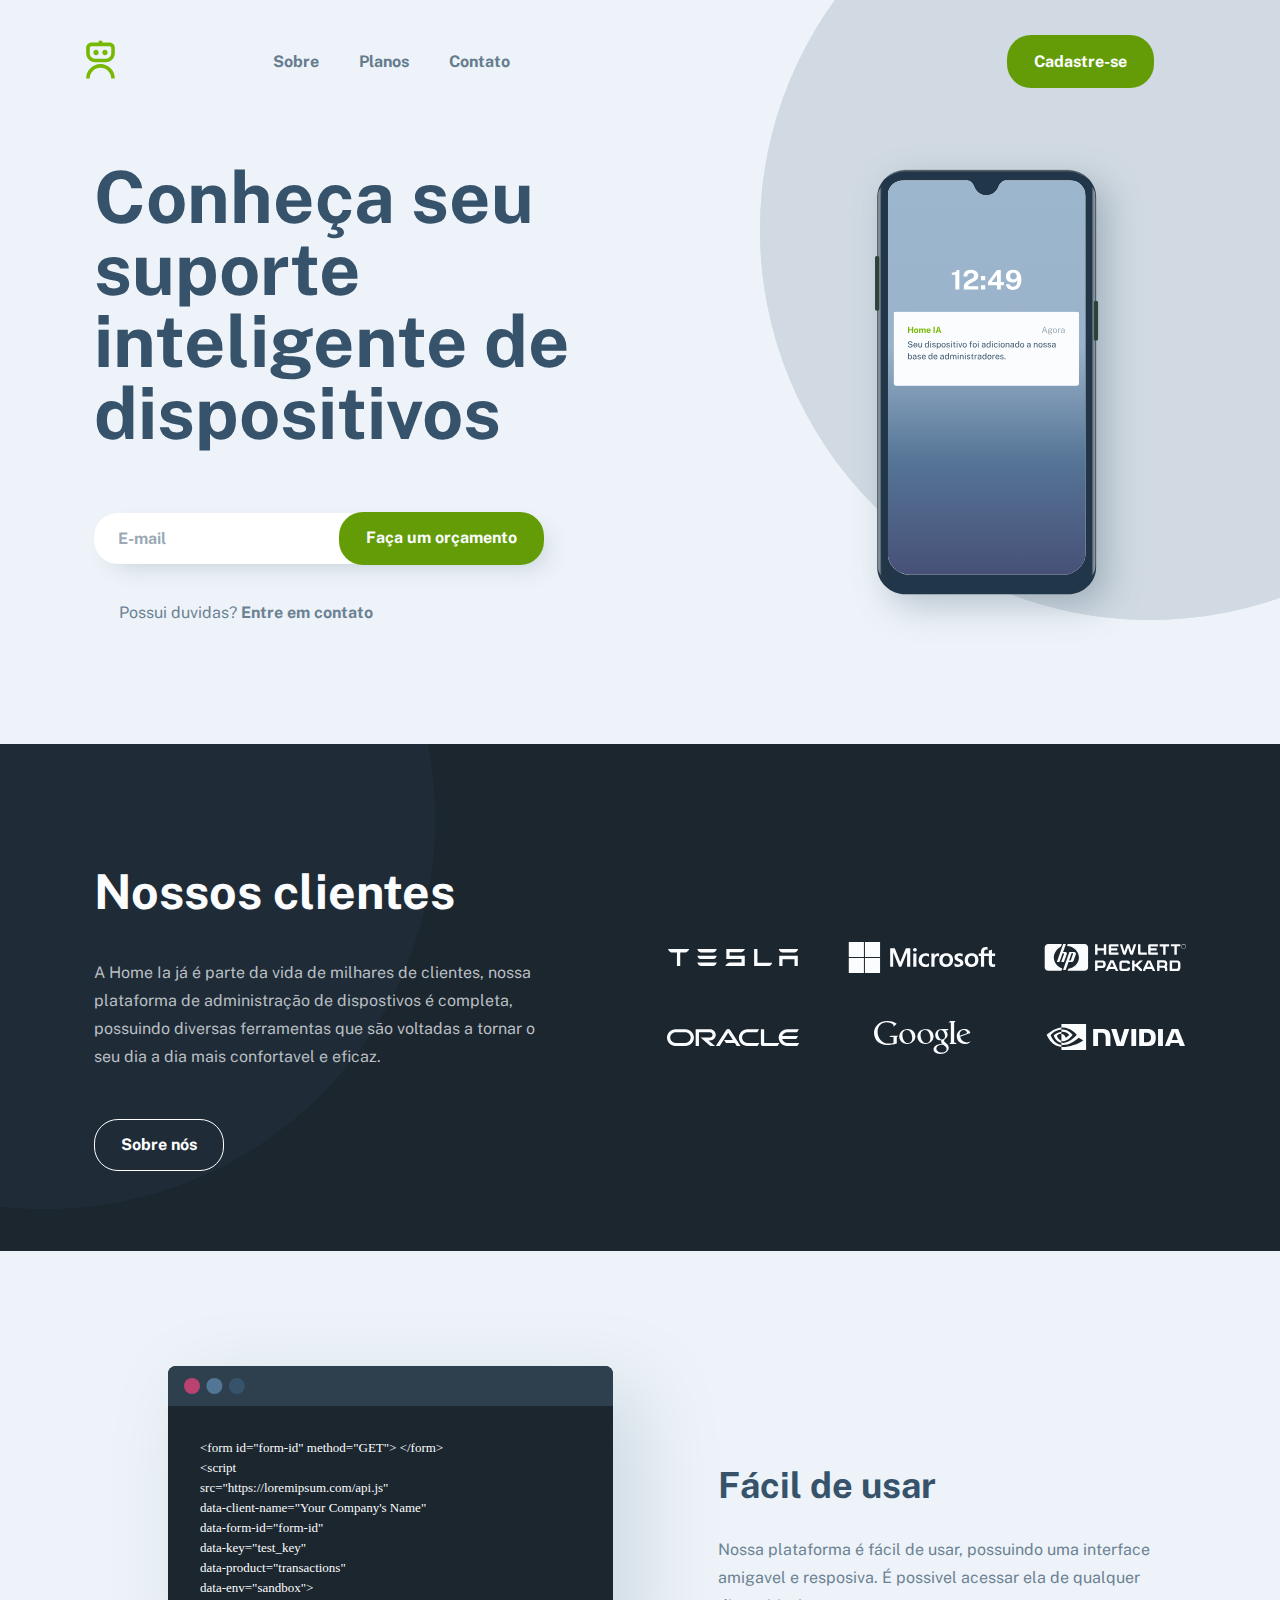
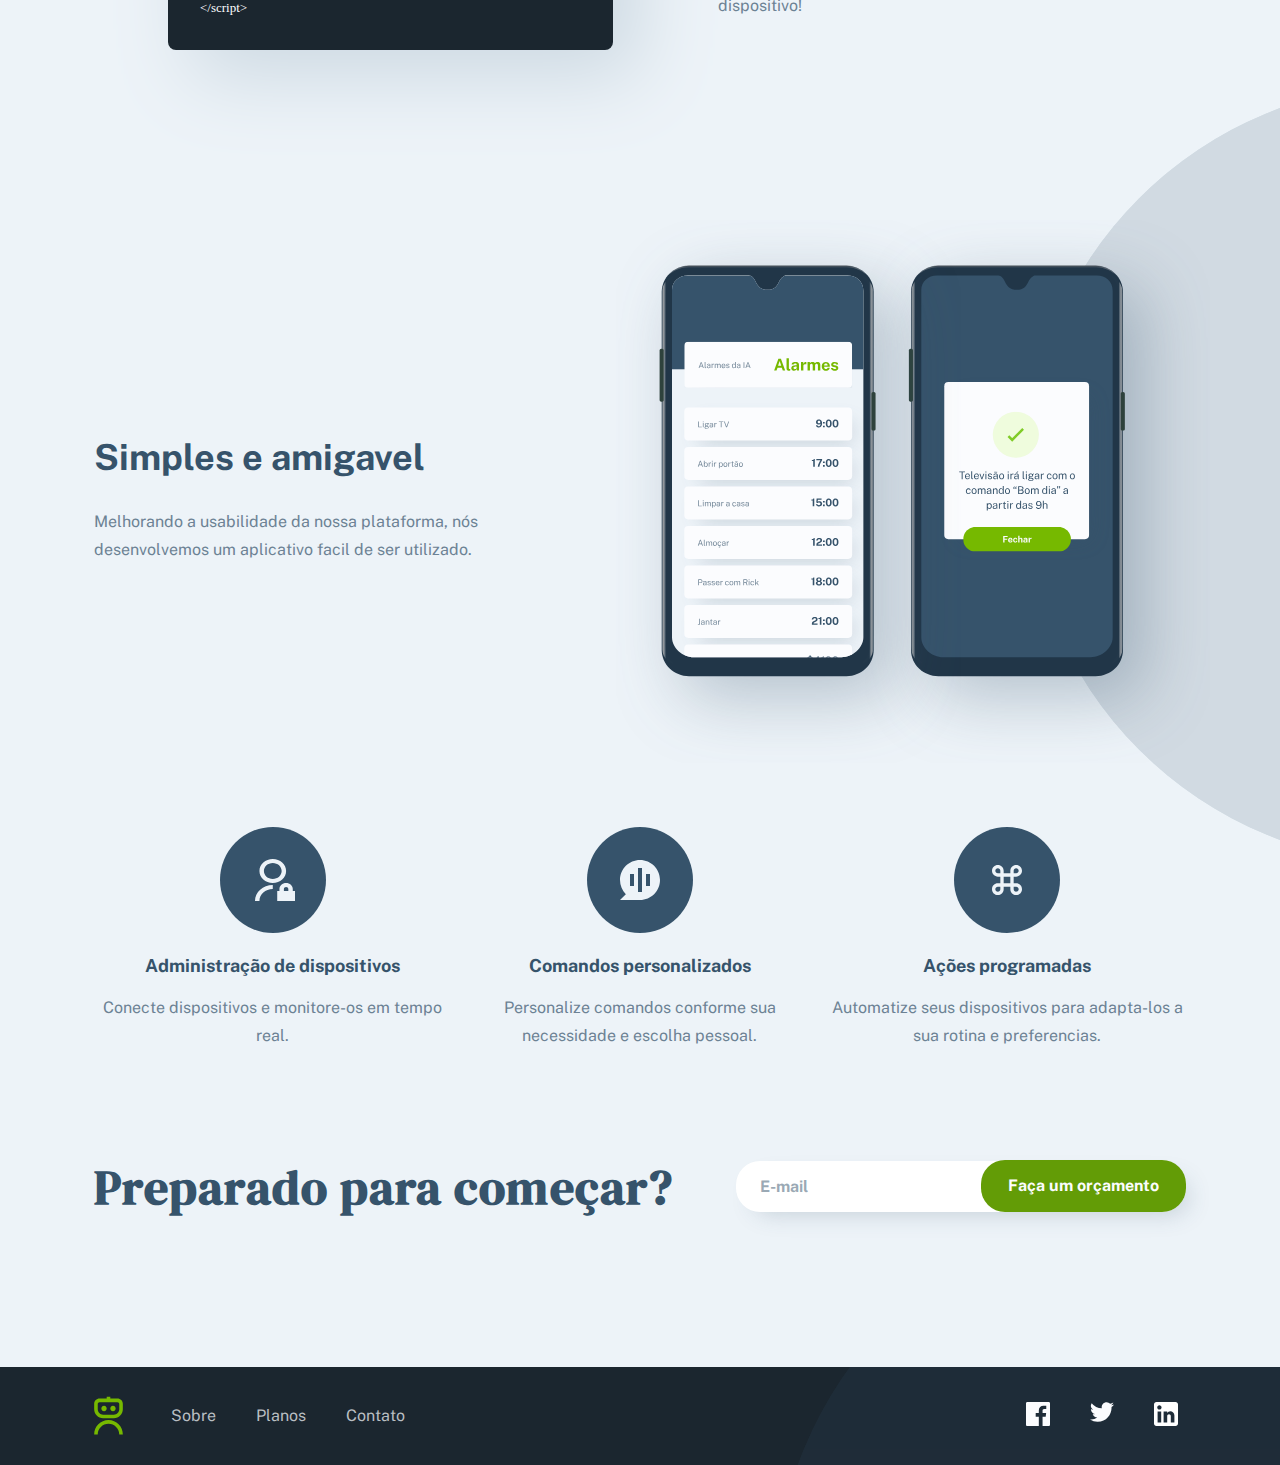
==== index.html @ f5700b7d "Home Ia" ====
<!DOCTYPE html>
<html lang="en">
  <head>
    <meta charset="UTF-8" />
    <meta name="viewport" content="width=device-width, initial-scale=1.0" />

    <link
      rel="icon"
      type="image/png"
      sizes="32x32"
      href="./assets/shared/desktop/logo.svg"
    />
    <link rel="stylesheet" href="./styles/main.css" />
    <title>Home Ia</title>
  </head>

  <body class="index-body">
    <header class="header-wrapper">
      <nav class="navigation container">
        <!-- Logo -->
        <a href="index.html" class="navigation__logo">
          <img src="./assets//shared/desktop/logo.svg" alt="payapi logo" />
        </a>
        <!-- Toggle Button -->
        <button id="jsToggleButton" class="navigation__toggle button">
          <img
            id="jsToggleImg"
            src="./assets/shared/mobile/menu.svg"
            alt="menu icon"
          />
        </button>
        <!-- Nav Links -->
        <ul class="navigation__list close">
          <li class="navigation__item">
            <a class="navigation__link" href="about.html">Sobre</a>
          </li>
          <li class="navigation__item">
            <a class="navigation__link" href="pricing.html">Planos</a>
          </li>
          <li class="navigation__item">
            <a class="navigation__link" href="contact.html">Contato</a>
          </li>
          <li class="navigation__item">
            <a class="navigation__link button primary" href="login.html"
              >Cadastre-se</a
            >
          </li>
        </ul>
      </nav>
      <!-- Hero section -->
      <section class="homepage-hero container">
        <img
          class="homepage-hero__img"
          src="./assets//home/desktop/illustration-phone-mockup.svg"
          alt="illustration mockup"
        />
        <div class="homepage-hero__left">
          <h1 class="homepage-hero__tagline">
            Conheça seu suporte inteligente de dispositivos
          </h1>
          <form class="hero-form">
            <input
              aria-label="Email Address"
              class="input"
              type="email"
              placeholder="E-mail"
            />
            <button class="hero-form__button button primary" type="submit">
              Faça um orçamento
            </button>
            <small class="hero-form__small"
              >Possui duvidas?
              <span class="hero-form__span">Entre em contato</span>
            </small>
          </form>
        </div>
      </section>
    </header>
    <main class="main">
      <!-- References section -->
      <section id="references" class="references">
        <div class="container references__wrapper">
          <div class="references-logos">
            <svg
              class="tesla"
              width="131"
              height="17"
              xmlns="http://www.w3.org/2000/svg"
            >
              <path
                d="M89.447.047v13.628h14.74c-.375 1.405-1.264 2.623-2.902 3.325h-15.16V.047h3.322zm-12.588 0c-.374 1.452-1.825 2.81-3.603 3.325H61.558l.047 3.372h15.16V17H57.347c.796-1.64 2.387-2.904 4.259-3.419H73.49V10.07H58.33V.047zM21.196 0v.047c-.371 1.503-1.623 2.912-3.386 3.381h-5.287l-.279.094V17H8.951V3.522l-.278-.094H3.386C1.67 3.052.37 1.55 0 .047L21.196 0zm108.586 6.744V17h-3.275v-6.837h-11.98V17h-3.275V6.744h18.53zM48.783 13.58c-.327 1.499-1.637 3.091-3.416 3.419H32.733c-1.778-.328-3.088-1.92-3.462-3.419zm0-6.884c-.327 1.499-1.637 3.09-3.416 3.419H32.733c-1.778-.375-3.088-1.92-3.462-3.419zM130.203 0c-.374 1.499-1.637 3.09-3.416 3.419h-12.634c-1.731-.375-3.041-1.92-3.416-3.419zm-81.42 0c-.327 1.499-1.637 3.09-3.416 3.419H32.733c-1.778-.375-3.088-1.92-3.462-3.419z"
                fill="#fbfcfe"
                fill-rule="nonzero"
              />
            </svg>
            <svg
              class="microsoft"
              width="148"
              height="31"
              xmlns="http://www.w3.org/2000/svg"
            >
              <path
                d="M15.922 16v15H.782V16h15.14zm16.149 0v15H16.93V16h15.14zm79.549-4.777c.457 0 .983.054 1.562.16.582.107 1.061.238 1.425.392l.05.021v2.858l-.13-.087a5.195 5.195 0 00-1.403-.642 5.593 5.593 0 00-1.607-.244c-.57 0-1.023.127-1.35.376-.323.248-.48.554-.48.936 0 .432.127.772.378 1.013.261.25.894.574 1.881.965 1.24.493 2.128 1.05 2.64 1.659.516.612.777 1.372.777 2.258 0 1.228-.486 2.232-1.444 2.985-.953.748-2.258 1.127-3.88 1.127-.525 0-1.13-.07-1.795-.205-.667-.135-1.232-.308-1.681-.512l-.049-.022v-3.014l.132.094a6.547 6.547 0 001.776.888c.639.208 1.222.313 1.733.313 1.38 0 2.05-.43 2.05-1.313 0-.31-.067-.561-.197-.745-.134-.187-.371-.38-.706-.572-.342-.195-.88-.443-1.603-.736-.86-.365-1.508-.723-1.928-1.065a3.28 3.28 0 01-.948-1.221c-.204-.465-.308-1.013-.308-1.63 0-1.187.482-2.168 1.431-2.916.944-.744 2.18-1.12 3.674-1.12zM137.763 5c.734 0 1.327.078 1.762.232l.055.02v2.656l-.117-.052a3.424 3.424 0 00-1.379-.31c-.623 0-1.111.198-1.453.586-.344.394-.519.983-.519 1.753v1.655h4.704V8.57l.059-.018 2.98-.9.106-.032v3.92h3.173v2.521h-3.172v6.205c0 .795.144 1.364.43 1.689.281.322.735.485 1.35.485.162 0 .373-.035.626-.105.25-.069.465-.161.637-.274l.13-.084v2.544l-.042.025c-.19.106-.51.206-.981.306a6.562 6.562 0 01-1.347.148c-2.62 0-3.95-1.409-3.95-4.189v-6.75h-4.703v10.622h-3.171V14.06h-2.21V11.54h2.21V9.72c0-.913.204-1.739.607-2.454a4.246 4.246 0 011.716-1.673c.733-.394 1.574-.593 2.5-.593zm-13.973 6.223c2.07 0 3.71.608 4.877 1.806 1.166 1.198 1.757 2.865 1.757 4.955 0 2.116-.63 3.833-1.873 5.102-1.243 1.27-2.953 1.913-5.082 1.913-2.043 0-3.694-.61-4.907-1.817-1.214-1.206-1.829-2.86-1.829-4.919 0-2.166.63-3.9 1.873-5.152 1.244-1.253 2.988-1.888 5.184-1.888zm-25.402 0c2.069 0 3.71.608 4.876 1.806 1.166 1.198 1.758 2.865 1.758 4.955 0 2.116-.63 3.833-1.873 5.102-1.243 1.27-2.953 1.913-5.082 1.913-2.043 0-3.694-.61-4.907-1.817-1.214-1.206-1.83-2.86-1.83-4.919 0-2.166.631-3.9 1.874-5.152 1.243-1.253 2.988-1.888 5.184-1.888zm-20.614 0c.56 0 1.148.062 1.75.186.606.123 1.093.286 1.45.483l.043.024V14.9l-.132-.094c-.95-.68-1.953-1.023-2.982-1.023-1.204 0-2.193.402-2.939 1.196-.748.797-1.127 1.876-1.127 3.208 0 1.324.364 2.376 1.082 3.126.716.748 1.703 1.128 2.932 1.128.443 0 .947-.097 1.501-.287a5.917 5.917 0 001.533-.788l.132-.095v2.833l-.042.023c-1.019.58-2.29.873-3.779.873-1.276 0-2.428-.277-3.425-.822a5.855 5.855 0 01-2.344-2.339c-.557-1.004-.839-2.144-.839-3.385 0-1.418.291-2.69.863-3.777a6.127 6.127 0 012.513-2.55c1.09-.6 2.372-.904 3.81-.904zm12.076.089c.523 0 .935.062 1.227.184l.05.021v3.117l-.13-.094c-.146-.103-.392-.201-.731-.292a3.724 3.724 0 00-.942-.136c-.833 0-1.515.355-2.026 1.056-.519.71-.781 1.648-.781 2.792v6.723h-3.133V11.54h3.133v2.276h.033c.293-.739.675-1.331 1.205-1.763a3.236 3.236 0 012.095-.741zm-21.42.228v13.143h-3.132V11.54h3.133zM46.77 6.343l5.458 13.622 5.624-13.622h4.425v18.34H59.08V10.57h-.103l-5.674 14.113h-2.267l-5.764-14.114h-.103v14.114h-3.005V6.343h4.605zm76.854 7.44c-1.134 0-2.033.382-2.673 1.136-.643.759-.97 1.85-.97 3.243 0 1.351.327 2.414.97 3.16.64.742 1.547 1.119 2.698 1.119 1.158 0 2.044-.37 2.633-1.098.593-.733.894-1.83.894-3.257 0-1.41-.32-2.492-.95-3.217-.627-.72-1.503-1.086-2.602-1.086zm-25.402 0c-1.134 0-2.033.382-2.672 1.136-.644.759-.97 1.85-.97 3.243 0 1.351.325 2.414.969 3.16.64.742 1.547 1.119 2.698 1.119 1.158 0 2.044-.37 2.632-1.098.594-.733.894-1.83.894-3.257 0-1.41-.32-2.492-.95-3.217-.627-.72-1.502-1.086-2.601-1.086zM15.922 0v15H.782V0h15.14zM32.07 0v15H16.93V0h15.14zm34.825 5.941c.543 0 1.001.178 1.362.53.362.353.546.782.546 1.276 0 .503-.189.929-.56 1.264-.37.334-.823.503-1.347.503-.525 0-.976-.17-1.341-.503a1.646 1.646 0 01-.554-1.264c0-.512.189-.945.56-1.29.369-.343.819-.516 1.334-.516z"
                fill="#fbfcfe"
                fill-rule="nonzero"
              />
            </svg>
            <svg
              class="hewlett-packard"
              width="142"
              height="27"
              xmlns="http://www.w3.org/2000/svg"
            >
              <path
                d="M69.493 16.373L74.305 27h-2.478l-.868-1.923h-6.086L64.015 27h-2.572l4.907-10.627h3.143zm50.612 0c1.715 0 3.191 1.202 3.191 3.366 0 1.923-.38 2.644-.953 3.126.762.384.953 1.297.953 1.922v2.211h-2.286v-1.922c0-.433-.477-1.203-1.43-1.203h-4.095V27h-2.382V16.373zm-29.566.01v3.984h1.046l4.138-3.984h3.234l-5.09 4.991 4.233 4.224v1.392h-1.808l-4.517-4.416H90.54v4.416h-2.427V16.383h2.427zm-31.815.006c1.282 0 3.04.815 3.04 3.835 0 2.973-1.616 3.787-3.041 3.787h-5.226v2.973h-2.423V16.389zm74.75.002c1.995 0 2.945 1.39 2.945 3.259v3.237c-.012 1.508-.265 4.094-2.992 4.094h-7.74v-10.59zm-26.99.003l4.797 10.585h-2.47l-.865-1.916h-6.067l-.854 1.916h-1.899v-1.485l4.225-9.1h3.133zm-22.863.006c1.518.047 2.418 1.627 2.418 2.536v.908H83.62c-.049-.479-.475-1.195-.854-1.195h-4.175c-.947 0-.805.956-.805.956v4.21c0 .766.474.957.759.957h4.126c.9 0 .997-.765.997-1.244h2.37v.957c0 1.58-1.09 2.488-2.417 2.488h-5.787c-1.803 0-2.467-1.388-2.467-2.488v-5.598c0-1.195 1.28-2.487 2.419-2.487zM40.52 0c1.97 0 3.567 1.58 3.567 3.57v19.72a3.6 3.6 0 01-1.046 2.539 3.537 3.537 0 01-2.52 1.044H23.662l.718-2.17c5.98-.888 10.545-5.597 10.545-11.273 0-6.106-5.283-11.094-11.929-11.409L23.76 0h16.76zM17.886 0l-.855 2.4c-4.115 2.205-7.199 6.638-7.199 11.03 0 4.998 3.55 9.408 8.488 11.01l-.861 2.433H4.252c-1.965 0-3.558-1.625-3.558-3.61V3.598C.693 1.614 2.285.004 4.252.001h13.634zm11.91 7.902c1.328 0 2.705.698 1.993 2.605l-2.041 5.677c-.38 1.07-.712 1.815-2.706 1.815h-2.495L21.727 26H19.02l6.36-18.098zm103.062 10.694h-4.75v6.18h4.56c.854 0 1.329-.814 1.329-1.724v-3.02c.049-.669-.426-1.436-1.14-1.436zm-64.937-.252l-2.048 4.52h4.049l-2.001-4.52zm36.997.014l-2.042 4.502h4.074l-2.032-4.502zm-46.907.236h-4.514v3.212h4.656c1.046 0 1.046-1.102 1.046-1.581v-.07c-.003-.512-.054-1.56-1.188-1.56zm61.568-.009h-4.095v3.077h4.382c.905 0 1.143-1.106 1.143-1.634 0-.53-.238-1.443-1.43-1.443zM21.934 0l-2.838 7.947h1.609c1.655 0 2.507.696 2.081 2.086-.426 1.39-2.838 7.969-2.838 7.969h-2.79l2.79-7.784c.094-.464.094-.88-.472-.88h-.852l-3.121 8.664h-2.697V18L19.191 0h2.743zM28.8 9.298h-1.187l-2.574 7.305h1.197c.475 0 .712-.512.76-.791.003-.017.012-.051.028-.102l.063-.198c.146-.442.447-1.301.77-2.213l.177-.5c.505-1.419 1.003-2.803 1.003-2.803.142-.372.19-.698-.237-.698zM78.28.156l2.241 7.264L82.904.204h2.287l2.382 7.216 2.24-7.264h2.43l-3.43 10.632h-1.43c-.715-.001-1.405-1.083-1.549-1.612L84.048 3.62l-2.335 7.168h-1.477c-.715 0-1.335-1.106-1.478-1.635L75.85.156h2.43zm58.079.002V2.37h-3.548v8.413h-2.428V2.37h-3.5V.158h9.476zM74.48.167v2.21h-7.325v1.968h6.088v2.208h-6.088v2.016h7.325v2.207h-8.228c-.952 0-1.522-.768-1.522-1.392V1.751c0-.96.57-1.584 1.664-1.584h8.086zm50.658-.002v2.21h-3.545v8.401h-2.425V2.375h-3.497V.165h9.467zm-11.244.006v2.206h-7.32v1.967h6.084V6.55h-6.084v2.015h7.32v2.206h-8.223c-.952 0-1.522-.767-1.522-1.391V1.755c0-.96.57-1.584 1.664-1.584h8.08zM53.497.174v4.17h6.319V.175h2.423v10.595h-2.423v-4.22h-6.32v4.22h-2.422V.174h2.423zm42.929.004V8.56h6.41v2.204h-7.123c-1.092 0-1.71-.766-1.71-1.58V.177h2.423zm43.216-.084c.627-.01 1.23.24 1.669.692.458.462.689 1.021.689 1.677.01.634-.24 1.243-.69 1.686a2.26 2.26 0 01-1.668.699 2.244 2.244 0 01-1.665-.699 2.317 2.317 0 01-.683-1.686 2.3 2.3 0 01.69-1.677 2.255 2.255 0 011.658-.692zm.001.32c-.56 0-1.036.2-1.431.602-.394.399-.59.881-.59 1.446-.01.546.202 1.073.587 1.457a1.93 1.93 0 001.433.602c.54.009 1.06-.21 1.434-.602.394-.402.59-.887.59-1.457 0-.565-.196-1.047-.59-1.446a1.941 1.941 0 00-1.433-.602z"
                fill="#fbfcfe"
                fill-rule="nonzero"
              />
            </svg>
            <svg
              class="oracle"
              width="133"
              height="17"
              xmlns="http://www.w3.org/2000/svg"
            >
              <path
                d="M57.081 11.06h8.737l-4.62-7.351-8.479 13.29h-3.858L59.174 1.036A2.445 2.445 0 0161.198 0c.802 0 1.55.376 1.984 1.008L73.536 17h-3.859l-1.82-2.97H59.01l-1.93-2.97zm40.084 2.97V.16h-3.274v15.226c0 .417.163.82.475 1.129.313.309.734.484 1.196.484h14.933l1.93-2.97h-15.26zM42.99 11.543c3.18 0 5.762-2.54 5.762-5.684 0-3.145-2.582-5.698-5.762-5.698H28.665V17h3.273V3.131h10.835a2.734 2.734 0 012.745 2.729 2.733 2.733 0 01-2.745 2.727l-9.231-.013L43.317 17h4.756l-6.577-5.456h1.495zM8.514 17C3.814 17 0 13.237 0 8.587S3.814.161 8.514.161h9.896c4.701 0 8.513 3.776 8.513 8.426S23.11 17 18.41 17H8.514zm9.676-2.97c3.045 0 5.512-2.433 5.512-5.443s-2.467-5.456-5.512-5.456H8.733c-3.044 0-5.511 2.446-5.511 5.456 0 3.01 2.467 5.443 5.511 5.443h9.457zM80.37 17c-4.7 0-8.519-3.763-8.519-8.413S75.67.161 80.371.161h11.754l-1.917 2.97h-9.62c-3.043 0-5.516 2.446-5.516 5.456 0 3.01 2.473 5.443 5.516 5.443h11.808L90.466 17H80.371zm40.044-2.97c-2.513 0-4.647-1.666-5.299-3.965h13.996l1.929-2.97h-15.925c.652-2.284 2.786-3.964 5.3-3.964h9.606l1.943-2.97h-11.767c-4.702 0-8.52 3.776-8.52 8.426s3.818 8.412 8.52 8.412h10.096l1.929-2.97h-11.808z"
                fill="#fbfcfe"
                fill-rule="nonzero"
              />
            </svg>
            <svg
              class="google"
              width="97"
              height="33"
              xmlns="http://www.w3.org/2000/svg"
            >
              <path
                d="M74.618 8l-1.331 1.376h-1.77c1.45 1.274 2.086 2.635 2.086 4.217 0 2.306-1.259 3.462-2.15 4.243-.163.15-.598.462-.85.736-.142.168-.531.613-.531 1.285 0 .47.151.869.931 1.496 2.654 2.055 3.702 3.246 3.702 5.42 0 3.085-2.836 6.227-8.313 6.227-4.625 0-6.827-2.338-6.827-4.714 0-2.713 2.434-5.238 8.49-5.619-.64-.75-.942-1.237-.942-2.104.001-.589.244-1.197.244-1.197h-.89c-3.52 0-5.226-2.777-5.226-5.238C61.241 10.895 63.635 8 68.06 8h6.558zM68.59 23.664c-4.543.065-6.2 1.836-6.2 3.894 0 2.485 2.417 4.006 5.579 4.006 2.88 0 4.658-1.554 4.658-3.535 0-1.442-.808-2.25-2.103-3.31-.557-.439-1.353-1.027-1.353-1.027s-.243-.028-.58-.028zM13.512 0c4.22 0 7.172 1.284 9.21 2.636L19.5 5.794V3.891c-1.719-1.527-3.64-2.623-6.942-2.623-5.219 0-8.96 3.966-8.96 9.621 0 5.766 4.136 11.67 11.172 11.67 1.736 0 3.406-.23 4.729-.646V16.08h-4.24l1.42-1.38h7.56l-1.113 1.09c-.206.186-.344.398-.344.706v6.027C19.25 23.485 16.197 24 12.757 24 5.66 24 .015 19.425.015 11.83.015 6.492 4.249 0 13.512 0zm20.227 8c4.6.001 7.658 3.606 7.658 7.318 0 3.985-3.129 7.682-8.23 7.682-5.302 0-7.919-4.014-7.919-7.394C25.248 11.69 28.497 8 33.74 8zm47.873-8l-1.16 1.14a.878.878 0 00-.306.69v19.09c0 .41.295.831.79.89l1.844.227-.98.963h-6.425l1.177-1.154c.193-.197.283-.388.283-.669V1.403h-2.13L76.132 0h5.48zm8.66 8c3.852 0 5.528 1.987 6.123 3.96L86.1 15.833c.983 3.597 3.792 5.554 6.706 5.554 1.534 0 2.688-.436 4.103-1.1-.75.933-1.776 1.676-2.844 2.134-.995.425-2.057.579-3.346.579-5.172 0-7.94-3.978-7.94-7.798C82.78 10.576 86.638 8 90.27 8zM51.906 8c4.6.001 7.658 3.606 7.658 7.318 0 3.985-3.13 7.682-8.23 7.682-5.302 0-7.919-4.014-7.919-7.394C43.416 11.69 46.665 8 51.907 8zM32.87 9.076c-.6 0-1.514.114-2.49.715-1.194.802-1.952 1.891-1.952 4.122 0 2.24.79 4.533 1.597 5.766.918 1.34 2.143 2.36 3.897 2.36h.069c.684-.015 4.221-.29 4.221-5.017 0-3.308-1.646-7.946-5.342-7.946zm18.168 0c-.6 0-1.515.114-2.49.715-1.194.802-1.952 1.891-1.952 4.122 0 2.24.79 4.533 1.597 5.766.917 1.34 2.143 2.36 3.897 2.36h.069c.684-.015 4.221-.29 4.221-5.017 0-3.308-1.646-7.946-5.342-7.946zm15.801-.047c-1.547 0-2.848 1.2-2.848 3.458 0 2.5 1.17 4.603 2.348 5.392.53.375 1.157.526 1.68.526 1.067 0 3.04-.718 3.04-3.344 0-2.432-1.254-4.398-2.039-5.13-.708-.609-1.378-.902-2.18-.902zm22.758.03c-1.288 0-3.9.898-3.9 4.26 0 .801.172 1.543.172 1.543l6.328-2.382c.503-.185.758-.384.758-.762 0-1.168-1.41-2.66-3.358-2.66z"
                fill="#fbfcfe"
                fill-rule="nonzero"
              />
            </svg>
            <svg
              class="nividia"
              width="139"
              height="26"
              xmlns="http://www.w3.org/2000/svg"
            >
              <path
                d="M40.086 0v26H15.427v-3.053c.522.058 1.043.087 1.594.087 5.708 0 15.777-2.908 20.095-6.525-.638-.637-3.724-2.098-4.477-2.706-4.55 3.907-9.243 7.22-15.734 7.22-.493 0-1-.044-1.492-.101v-2.17c.594.1 1.188.158 1.796.158 6.969 0 13.662-8.13 13.662-8.13s-5.838-7.626-14.777-7.322l-.696.043V0h24.688zM15.413 3.501l-.001 1.909-.014.001v.001l-.37.034c-6.73.69-10.15 5.567-10.275 5.748-.003.005 2.706 8.744 10.645 9.728v2.025C4.576 21.934.722 10.794.722 10.794s6.81-6.656 14.69-7.293zM90.19 5.03V22h-4.854V5.029h4.854zm9.78 0c3.876 0 6.47.46 8.249 2.833 1.005 1.323 1.574 3.452 1.574 5.84 0 2.603-.67 4.99-1.72 6.069C106.6 21.31 105.23 22 101.033 22h-7.87V5.029zm-29.558 0l3.877 13.447L78.341 5.03h4.955L77.699 22h-6.995L65.165 5.029h5.247zm46.508 0V22h-4.854V5.029h4.854zM56.07 5c4.16.03 8.351 1.013 8.351 7.607v9.378h-4.751v-7.752c0-2.374-.306-3.682-1.079-4.488-.597-.633-1.472-.935-2.725-.935l-3.819-.014v13.189h-4.897V5zm76.094.028L139 21.97h-5.203l-1.02-2.991h-8.016l-1.079 3.006h-4.78l6.777-16.957h6.486zM15.398 7.755v2.026h-.014c-2.507-.304-4.477 2.04-4.477 2.04l.008.027c.106.351 1.272 3.978 4.483 5.066v1.852c-5.998-1.071-7.664-7.307-7.664-7.307l.07-.074.089-.089c.663-.656 3.376-3.091 7.505-3.54zm84.659.956h-2.084v9.65h2.084c3.031 0 4.984-1.352 4.984-4.832 0-3.48-1.953-4.818-4.984-4.818zm-73.315 2.198l-.019.027-.099.131c-.743.976-4.891 6.15-9.313 6.15-.652 0-1.29-.1-1.898-.303V9.795c2.506.304 3.013 1.404 4.506 3.907l3.346-2.807s-2.448-3.198-6.563-3.198a9.832 9.832 0 00-1.304.058V5.412h.015l-.001-.002.334-.019c.116-.005.232-.009.348-.009 6.432-.202 10.648 5.527 10.648 5.527zm102.085-2.788l-3.032 7.94h5.976l-2.944-7.94z"
                fill="#fbfcfe"
                fill-rule="nonzero"
              />
            </svg>
          </div>
          <div class="references-description">
            <h2 class="references-description__heading">Nossos clientes</h2>
            <p class="references-description__copy">
              A Home Ia já é parte da vida de milhares de clientes, nossa
              plataforma de administração de dispostivos é completa, possuindo
              diversas ferramentas que são voltadas a tornar o seu dia a dia
              mais confortavel e eficaz.
            </p>
            <button class="button secondary">Sobre nós</button>
          </div>
        </div>
      </section>
      <!-- End References section -->
      <!-- Easy section -->
      <section id="easy" class="easy">
        <div class="container easy__wrapper">
          <div class="easy__img">
            <img
              src="./assets/home/desktop/illustration-easy-to-implement.svg"
              alt="easy to implement example"
            />
          </div>
          <div class="easy__description">
            <h2 class="easy__heading">Fácil de usar</h2>
            <p class="easy__copy">
              Nossa plataforma é fácil de usar, possuindo uma interface amigavel
              e resposiva. É possivel acessar ela de qualquer dispositivo!
            </p>
          </div>
        </div>
      </section>
      <!-- End Easy section -->
      <!-- Simple section -->
      <section id="simple" class="simple">
        <div class="container simple__wrapper">
          <div class="simple__img">
            <img
              src="./assets/home/desktop/illustration-simple-ui.svg"
              alt="simple ui & ux example"
            />
          </div>
          <div class="simple__description">
            <h2 class="simple__heading">Simples e amigavel</h2>
            <p class="simple__copy">
              Melhorando a usabilidade da nossa plataforma, nós desenvolvemos um
              aplicativo facil de ser utilizado.
            </p>
          </div>
        </div>
      </section>
      <!-- End Simple section -->
      <!-- Benefits section -->
      <section id="benefits" class="benefits">
        <div class="container benefits__wrapper">
          <div class="benefit-card">
            <img
              class="benefit-card__img"
              src="./assets/home/desktop/admin.svg"
              alt=""
            />
            <h3 class="benefit-card__heading">Administração de dispositivos</h3>
            <p class="benefit-card__copy">
              Conecte dispositivos e monitore-os em tempo real.
            </p>
          </div>
          <div class="benefit-card">
            <img
              class="benefit-card__img"
              src="./assets/home/desktop/command.svg"
              alt=""
            />
            <h3 class="benefit-card__heading">Comandos personalizados</h3>
            <p class="benefit-card__copy">
              Personalize comandos conforme sua necessidade e escolha pessoal.
            </p>
          </div>
          <div class="benefit-card">
            <img
              class="benefit-card__img"
              src="./assets/home/desktop/actions.svg"
              alt=""
            />
            <h3 class="benefit-card__heading">Ações programadas</h3>
            <p class="benefit-card__copy">
              Automatize seus dispositivos para adapta-los a sua rotina e preferencias.
            </p>
          </div>
        </div>
      </section>
      <!-- End Benefits section -->
      <!-- Ready section -->
      <section id="ready" class="ready">
        <div class="container ready__wrapper">
          <h1 class="ready__heading">Preparado para começar?</h1>
          <form class="ready-form">
            <input
              aria-label="Email Address"
              class="input"
              type="email"
              placeholder="E-mail"
            />
            <button class="button primary ready-form__button" type="submit">
              Faça um orçamento
            </button>
          </form>
        </div>
      </section>
      <!-- End Ready section -->
    </main>
    <footer id="footer" class="footer">
      <div class="container footer__wrapper">
        <img src="./assets/shared/desktop/logo.svg" alt="" />
        <nav class="footer__navigation">
          <ul class="footer-navigation__list">
            <li class="footer-navigation__item">
              <a class="footer-navigation__link" href="about.html">Sobre</a>
            </li>
            <li class="footer-navigation__item">
              <a class="footer-navigation__link" href="pricing.html">Planos</a>
            </li>
            <li class="footer-navigation__item">
              <a class="footer-navigation__link" href="contact.html">Contato</a>
            </li>
          </ul>
        </nav>
        <ul class="footer-social">
          <li class="footer-social__item">
            <a class="footer-social__link" href="index.html">
              <svg width="24" height="24" xmlns="http://www.w3.org/2000/svg">
                <path
                  d="M22.675 0H1.325C.593 0 0 .593 0 1.325v21.351C0 23.407.593 24 1.325 24H12.82v-9.294H9.692v-3.622h3.128V8.413c0-3.1 1.893-4.788 4.659-4.788 1.325 0 2.463.099 2.795.143v3.24l-1.918.001c-1.504 0-1.795.715-1.795 1.763v2.313h3.587l-.467 3.622h-3.12V24h6.116c.73 0 1.323-.593 1.323-1.325V1.325C24 .593 23.407 0 22.675 0z"
                  fill="#FBFCFE"
                  fill-rule="nonzero"
                />
              </svg>
            </a>
          </li>
          <li class="footer-social__item">
            <a class="footer-social__link" href="index.html">
              <svg width="24" height="20" xmlns="http://www.w3.org/2000/svg">
                <path
                  d="M24 2.557a9.83 9.83 0 01-2.828.775A4.932 4.932 0 0023.337.608a9.864 9.864 0 01-3.127 1.195A4.916 4.916 0 0016.616.248c-3.179 0-5.515 2.966-4.797 6.045A13.978 13.978 0 011.671 1.149a4.93 4.93 0 001.523 6.574 4.903 4.903 0 01-2.229-.616c-.054 2.281 1.581 4.415 3.949 4.89a4.935 4.935 0 01-2.224.084 4.928 4.928 0 004.6 3.419A9.9 9.9 0 010 17.54a13.94 13.94 0 007.548 2.212c9.142 0 14.307-7.721 13.995-14.646A10.025 10.025 0 0024 2.557z"
                  fill="#FBFCFE"
                  fill-rule="nonzero"
                />
              </svg>
            </a>
          </li>
          <li class="footer-social__item">
            <a class="footer-social__link" href="index.html">
              <svg width="24" height="24" xmlns="http://www.w3.org/2000/svg">
                <path
                  d="M21.6 0H2.4C1.08 0 0 1.08 0 2.4v19.2C0 22.92 1.08 24 2.4 24h19.2c1.32 0 2.4-1.08 2.4-2.4V2.4C24 1.08 22.92 0 21.6 0zM7.2 20.4H3.6V9.6h3.6v10.8zM5.4 7.56c-1.2 0-2.16-.96-2.16-2.16 0-1.2.96-2.16 2.16-2.16 1.2 0 2.16.96 2.16 2.16 0 1.2-.96 2.16-2.16 2.16zm15 12.84h-3.6v-6.36c0-.96-.84-1.8-1.8-1.8-.96 0-1.8.84-1.8 1.8v6.36H9.6V9.6h3.6v1.44c.6-.96 1.92-1.68 3-1.68 2.28 0 4.2 1.92 4.2 4.2v6.84z"
                  fill="#FFF"
                  fill-rule="nonzero"
                />
              </svg>
            </a>
          </li>
        </ul>
      </div>
    </footer>
    <script src="./js/index.js"></script>
  </body>
</html>
---- styles/main.css ----
@import url('reset.css');
@import url('config.css');
@import url('utilities.css');
@import url('./components/button.css');
@import url('./components/input.css');
@import url('./components/navigation.css');
@import url('./components/hero.css');
@import url('./components/references.css');
@import url('./components/easy.css');
@import url('./components/simple.css');
@import url('./components/benefits.css');
@import url('./components/ready.css');
@import url('./components/footer.css');
@import url('./components/pricing.css');
@import url('./components/about.css');
@import url('./components/contact.css');

* {
  box-sizing: border-box;
}

img {
  max-width: 100%;
}

ul {
  margin: 0;
  padding: 0;
}

html,
body {
  height: 100%;
}

body {
  background-color: var(--light-background);
  font-family: var(--font-public-sans);
  display: flex;
  flex-direction: column;
}

p {
  line-height: var(--line-height-body);
}

h1,
h2,
h3 {
  font-family: var(--font-public-sans);
}

main {
  flex: 1 0 auto;
}

/* header background pattern */
.index-body {
  background: var(--light-background)
    url('../../assets/shared/desktop/bg-pattern-circle.svg') no-repeat center -30rem;
}

@media (min-width: 768px) {
  .index-body {
    background: var(--light-background)
      url('../../assets/shared/desktop/bg-pattern-circle.svg') no-repeat center -48rem;
    background-size: 150%;
  }
}

@media (min-width: 830px) {
  .index-body {
    background: var(--light-background)
      url('../../assets/shared/desktop/bg-pattern-circle.svg') no-repeat center -60rem;
    background-size: 150%;
  }
}

@media (min-width: 992px) {
  .index-body {
    background: var(--light-background)
      url('../../assets/shared/desktop/bg-pattern-circle.svg') no-repeat center -68rem;
    background-size: 150%;
  }
}

@media (min-width: 1200px) {
  .index-body {
    background: var(--light-background)
      url('../../assets/shared/desktop/bg-pattern-circle.svg') no-repeat
      calc(67% + 425px) -10rem;
  }
}

/* Main background pattern */
@media (min-width: 1200px) {
  .main {
    background: url('../../assets/shared/desktop/bg-pattern-circle.svg')
      no-repeat calc(120% + 425px) 940px;
  }
}

@media (min-width: 1300px) {
  .main {
    background: url('../../assets/shared/desktop/bg-pattern-circle.svg')
      no-repeat calc(106% + 425px) 940px;
  }
}
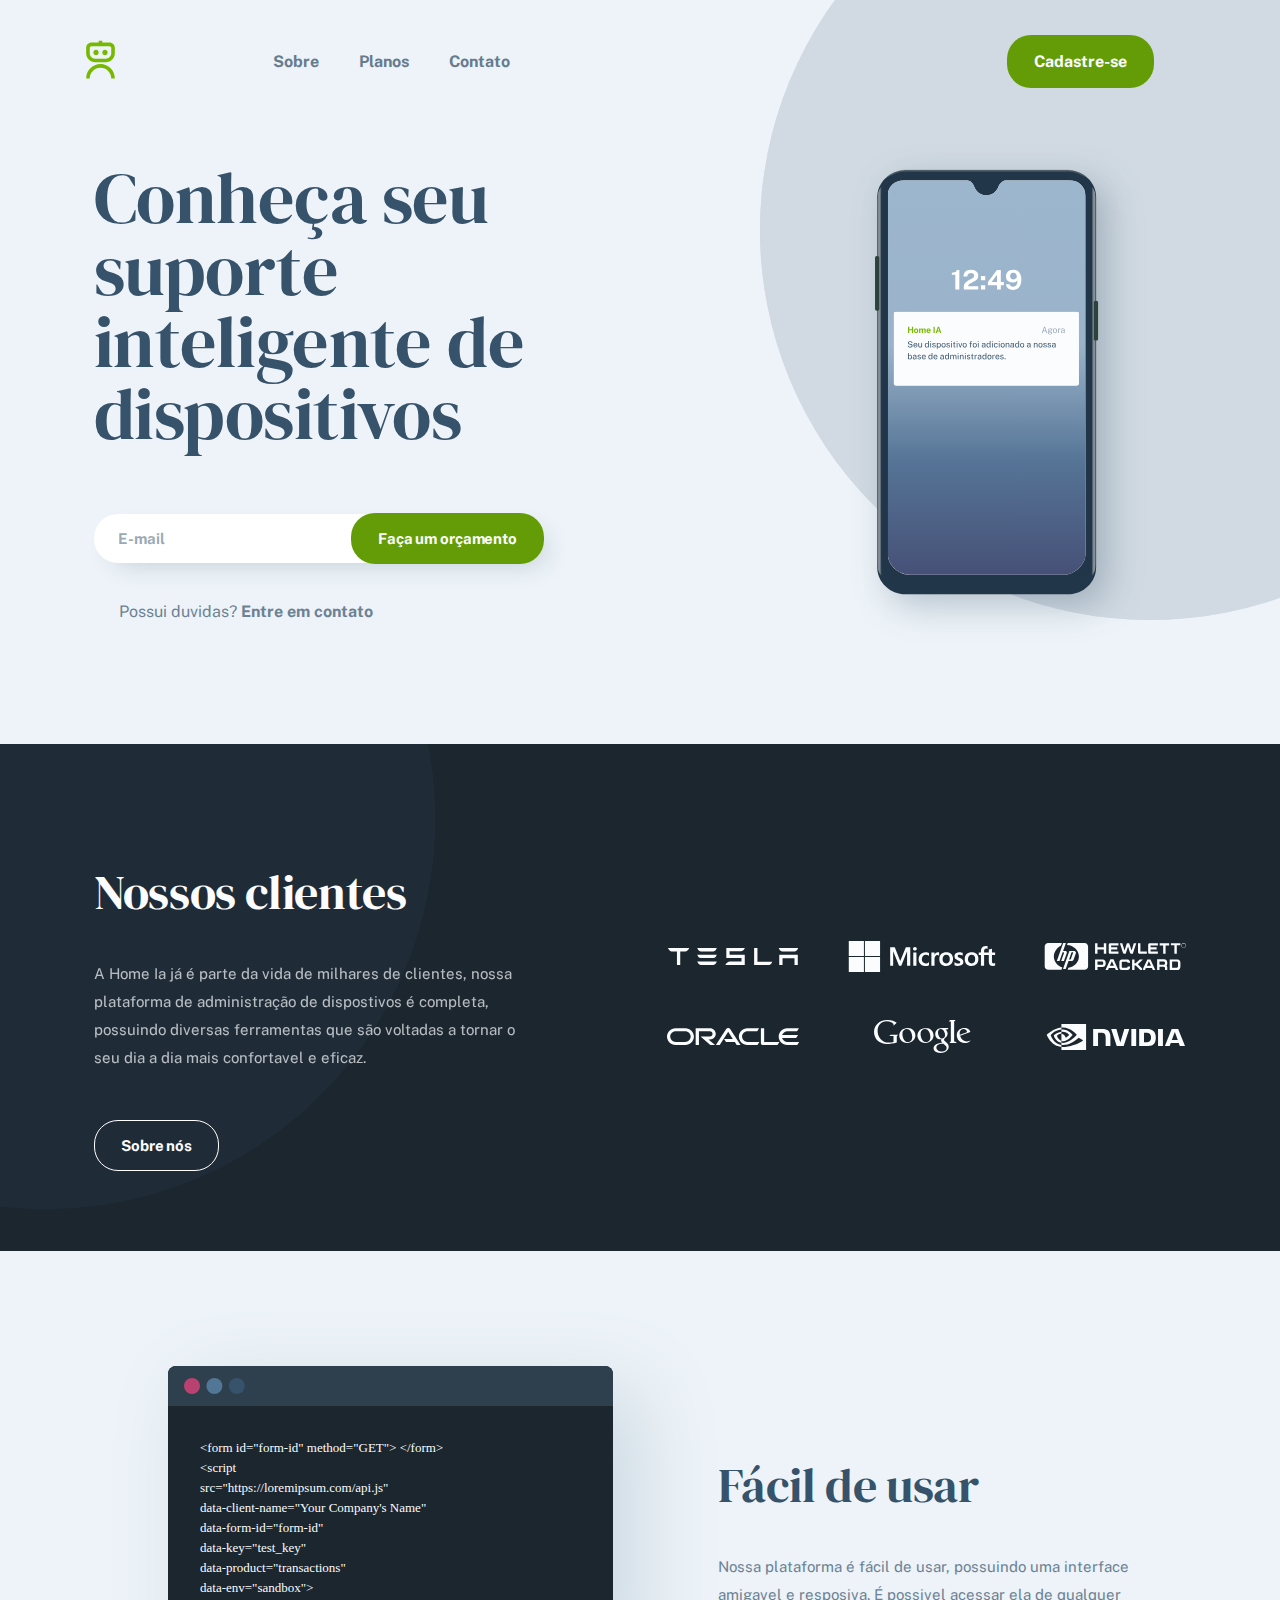
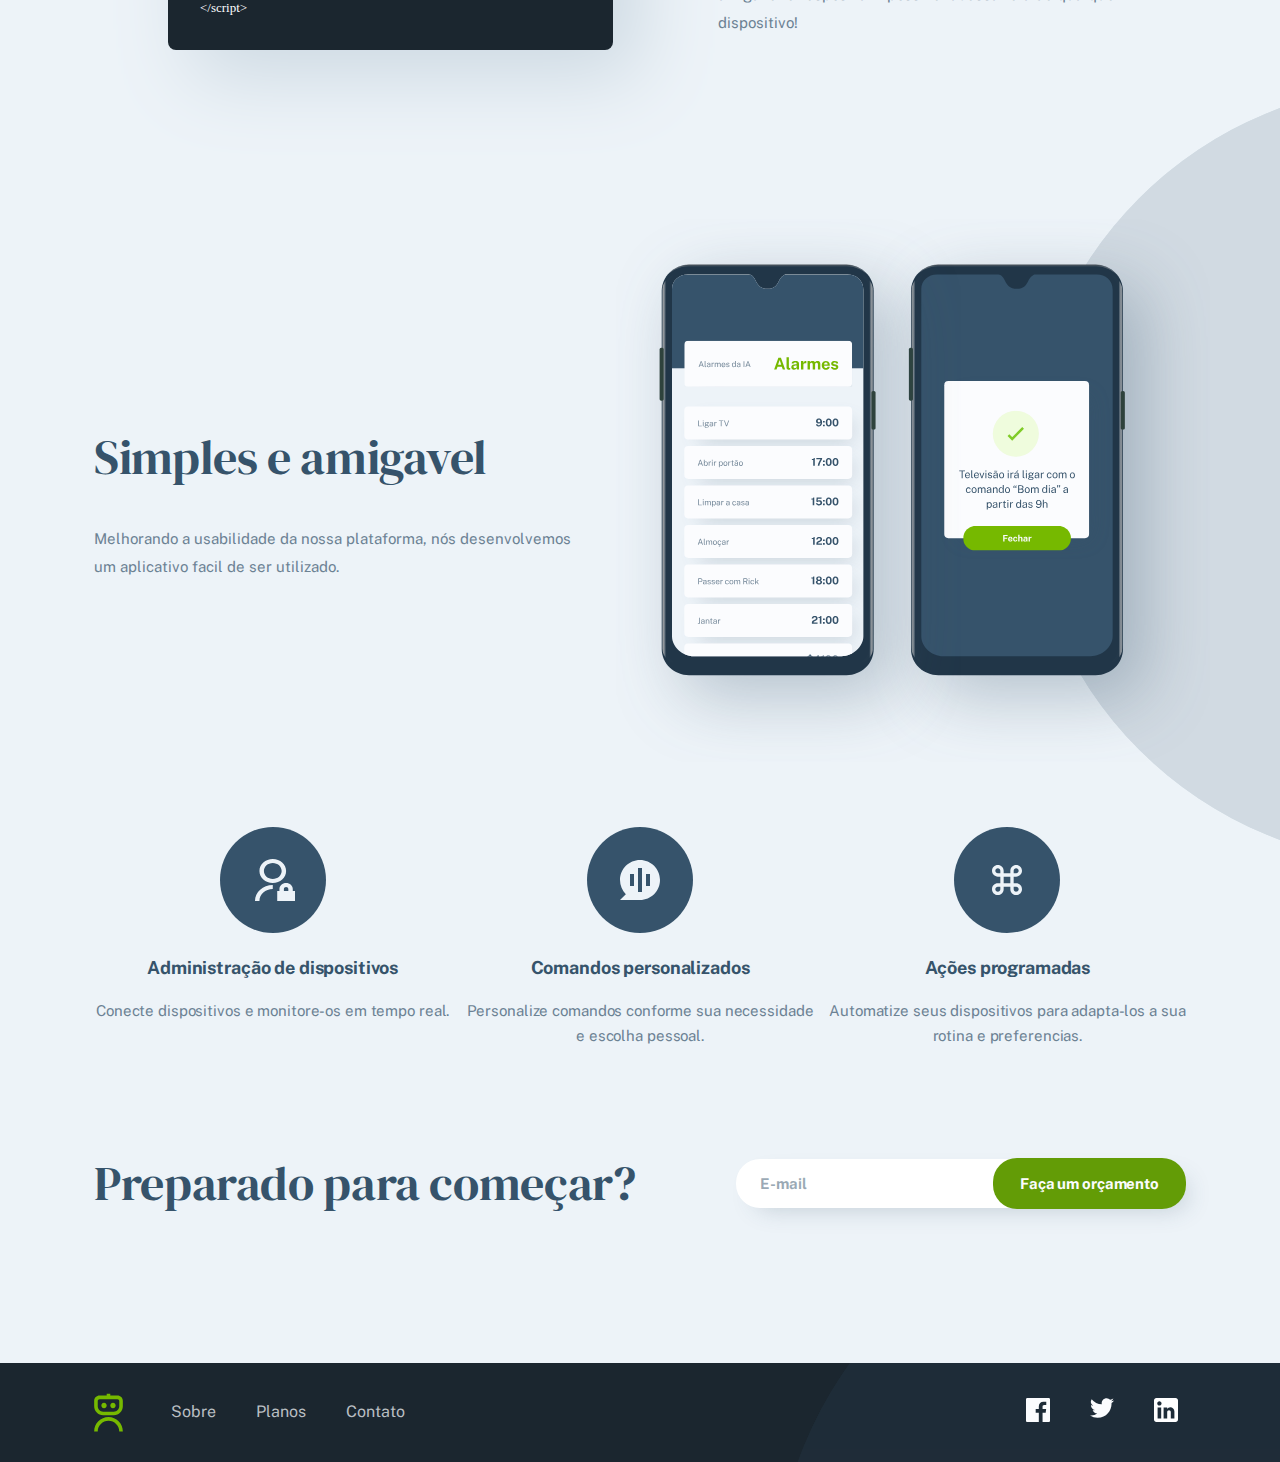
==== commit 8b5dd141: "fix: fonts" ====
--- a/index.html
+++ b/index.html
@@ -9,6 +9,12 @@
       type="image/png"
       sizes="32x32"
       href="./assets/shared/desktop/logo.svg"
+    />
+    <link rel="preconnect" href="https://fonts.googleapis.com" />
+    <link rel="preconnect" href="https://fonts.gstatic.com" crossorigin />
+    <link
+      href="https://fonts.googleapis.com/css2?family=DM+Serif+Display:ital@0;1&family=Public+Sans:ital,wght@0,100..900;1,100..900&display=swap"
+      rel="stylesheet"
     />
     <link rel="stylesheet" href="./styles/main.css" />
     <title>Home Ia</title>
@@ -238,7 +244,8 @@
             />
             <h3 class="benefit-card__heading">Ações programadas</h3>
             <p class="benefit-card__copy">
-              Automatize seus dispositivos para adapta-los a sua rotina e preferencias.
+              Automatize seus dispositivos para adapta-los a sua rotina e
+              preferencias.
             </p>
           </div>
         </div>
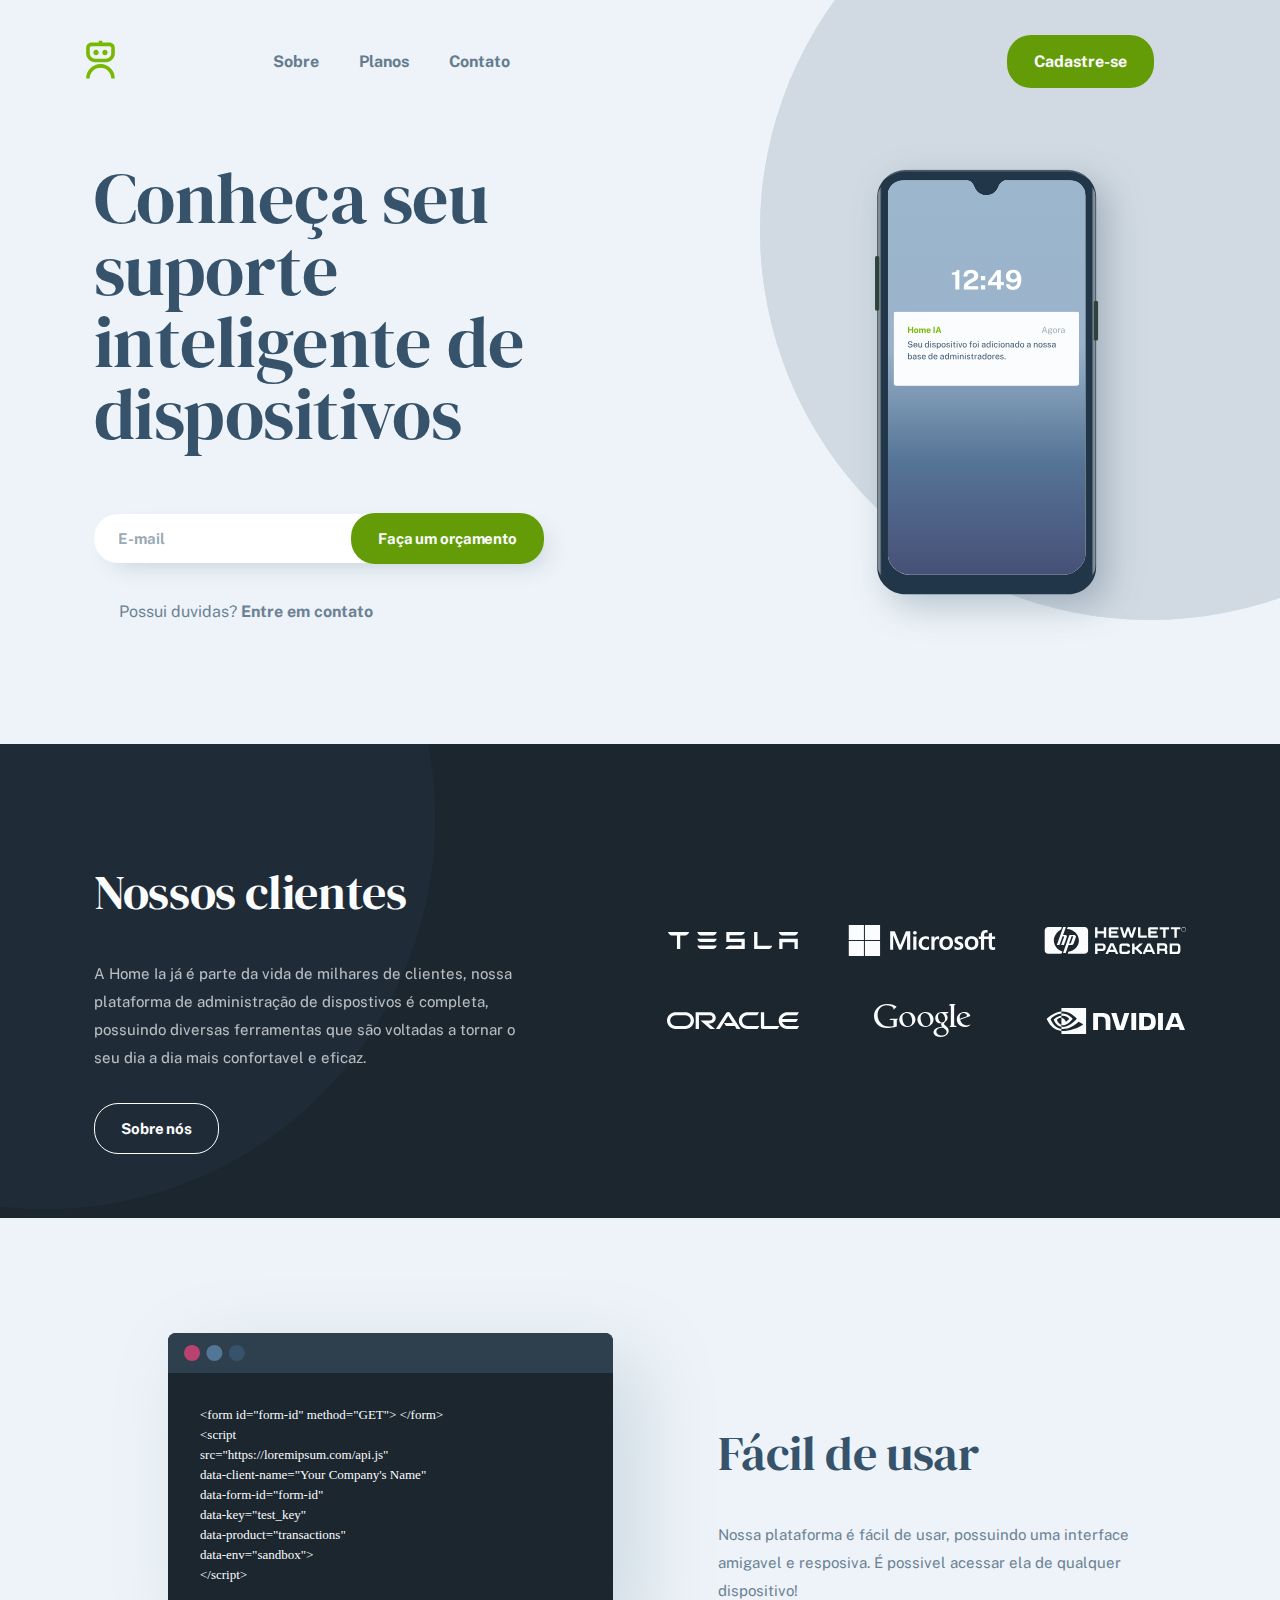
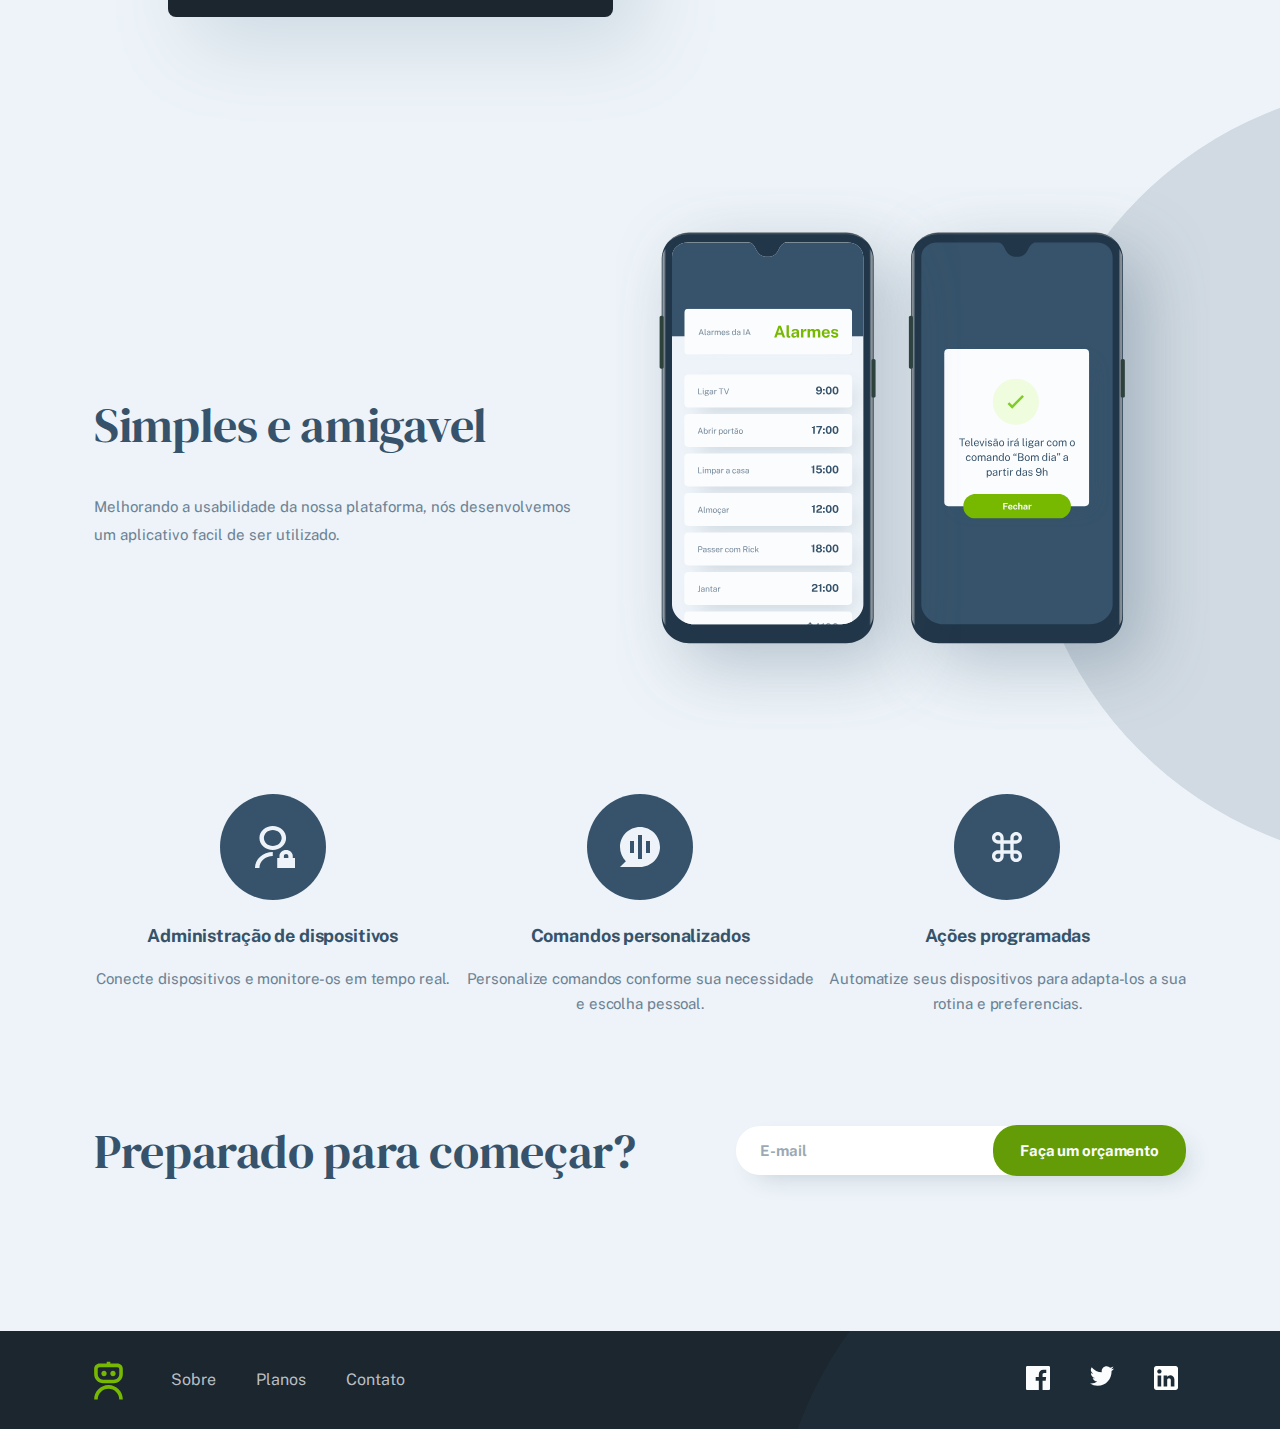
==== commit 0df6d27f: "fix: about us button" ====
--- a/index.html
+++ b/index.html
@@ -168,7 +168,7 @@
               diversas ferramentas que são voltadas a tornar o seu dia a dia
               mais confortavel e eficaz.
             </p>
-            <button class="button secondary">Sobre nós</button>
+            <a href="about.html" class="button secondary">Sobre nós</a>
           </div>
         </div>
       </section>
--- a/styles/main.css
+++ b/styles/main.css
@@ -1,19 +1,19 @@
-@import url('reset.css');
-@import url('config.css');
-@import url('utilities.css');
-@import url('./components/button.css');
-@import url('./components/input.css');
-@import url('./components/navigation.css');
-@import url('./components/hero.css');
-@import url('./components/references.css');
-@import url('./components/easy.css');
-@import url('./components/simple.css');
-@import url('./components/benefits.css');
-@import url('./components/ready.css');
-@import url('./components/footer.css');
-@import url('./components/pricing.css');
-@import url('./components/about.css');
-@import url('./components/contact.css');
+@import url("reset.css");
+@import url("config.css");
+@import url("utilities.css");
+@import url("./components/button.css");
+@import url("./components/input.css");
+@import url("./components/navigation.css");
+@import url("./components/hero.css");
+@import url("./components/references.css");
+@import url("./components/easy.css");
+@import url("./components/simple.css");
+@import url("./components/benefits.css");
+@import url("./components/ready.css");
+@import url("./components/footer.css");
+@import url("./components/pricing.css");
+@import url("./components/about.css");
+@import url("./components/contact.css");
 
 * {
   box-sizing: border-box;
@@ -57,13 +57,13 @@
 /* header background pattern */
 .index-body {
   background: var(--light-background)
-    url('../../assets/shared/desktop/bg-pattern-circle.svg') no-repeat center -30rem;
+    url("../../assets/shared/desktop/bg-pattern-circle.svg") no-repeat center -30rem;
 }
 
 @media (min-width: 768px) {
   .index-body {
     background: var(--light-background)
-      url('../../assets/shared/desktop/bg-pattern-circle.svg') no-repeat center -48rem;
+      url("../../assets/shared/desktop/bg-pattern-circle.svg") no-repeat center -48rem;
     background-size: 150%;
   }
 }
@@ -71,7 +71,7 @@
 @media (min-width: 830px) {
   .index-body {
     background: var(--light-background)
-      url('../../assets/shared/desktop/bg-pattern-circle.svg') no-repeat center -60rem;
+      url("../../assets/shared/desktop/bg-pattern-circle.svg") no-repeat center -60rem;
     background-size: 150%;
   }
 }
@@ -79,7 +79,7 @@
 @media (min-width: 992px) {
   .index-body {
     background: var(--light-background)
-      url('../../assets/shared/desktop/bg-pattern-circle.svg') no-repeat center -68rem;
+      url("../../assets/shared/desktop/bg-pattern-circle.svg") no-repeat center -68rem;
     background-size: 150%;
   }
 }
@@ -87,7 +87,7 @@
 @media (min-width: 1200px) {
   .index-body {
     background: var(--light-background)
-      url('../../assets/shared/desktop/bg-pattern-circle.svg') no-repeat
+      url("../../assets/shared/desktop/bg-pattern-circle.svg") no-repeat
       calc(67% + 425px) -10rem;
   }
 }
@@ -95,14 +95,14 @@
 /* Main background pattern */
 @media (min-width: 1200px) {
   .main {
-    background: url('../../assets/shared/desktop/bg-pattern-circle.svg')
+    background: url("../../assets/shared/desktop/bg-pattern-circle.svg")
       no-repeat calc(120% + 425px) 940px;
   }
 }
 
 @media (min-width: 1300px) {
   .main {
-    background: url('../../assets/shared/desktop/bg-pattern-circle.svg')
+    background: url("../../assets/shared/desktop/bg-pattern-circle.svg")
       no-repeat calc(106% + 425px) 940px;
   }
 }
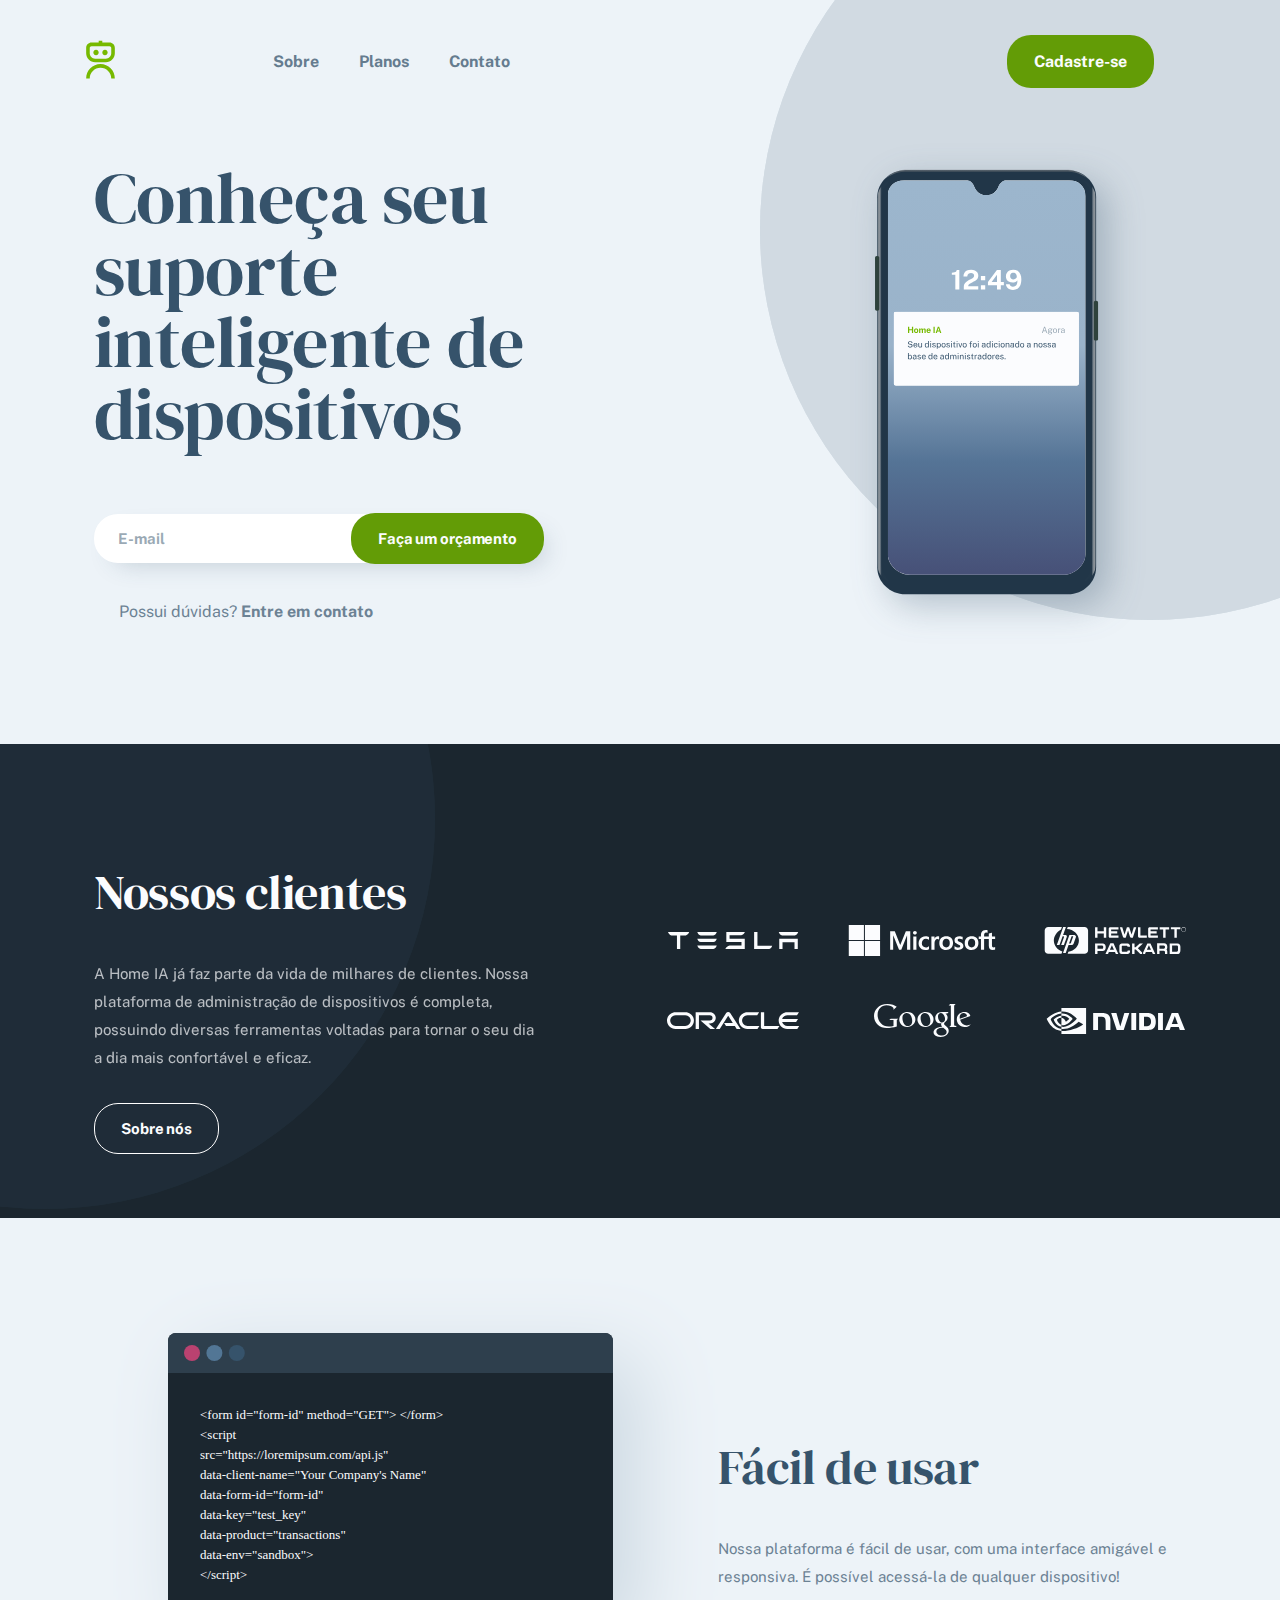
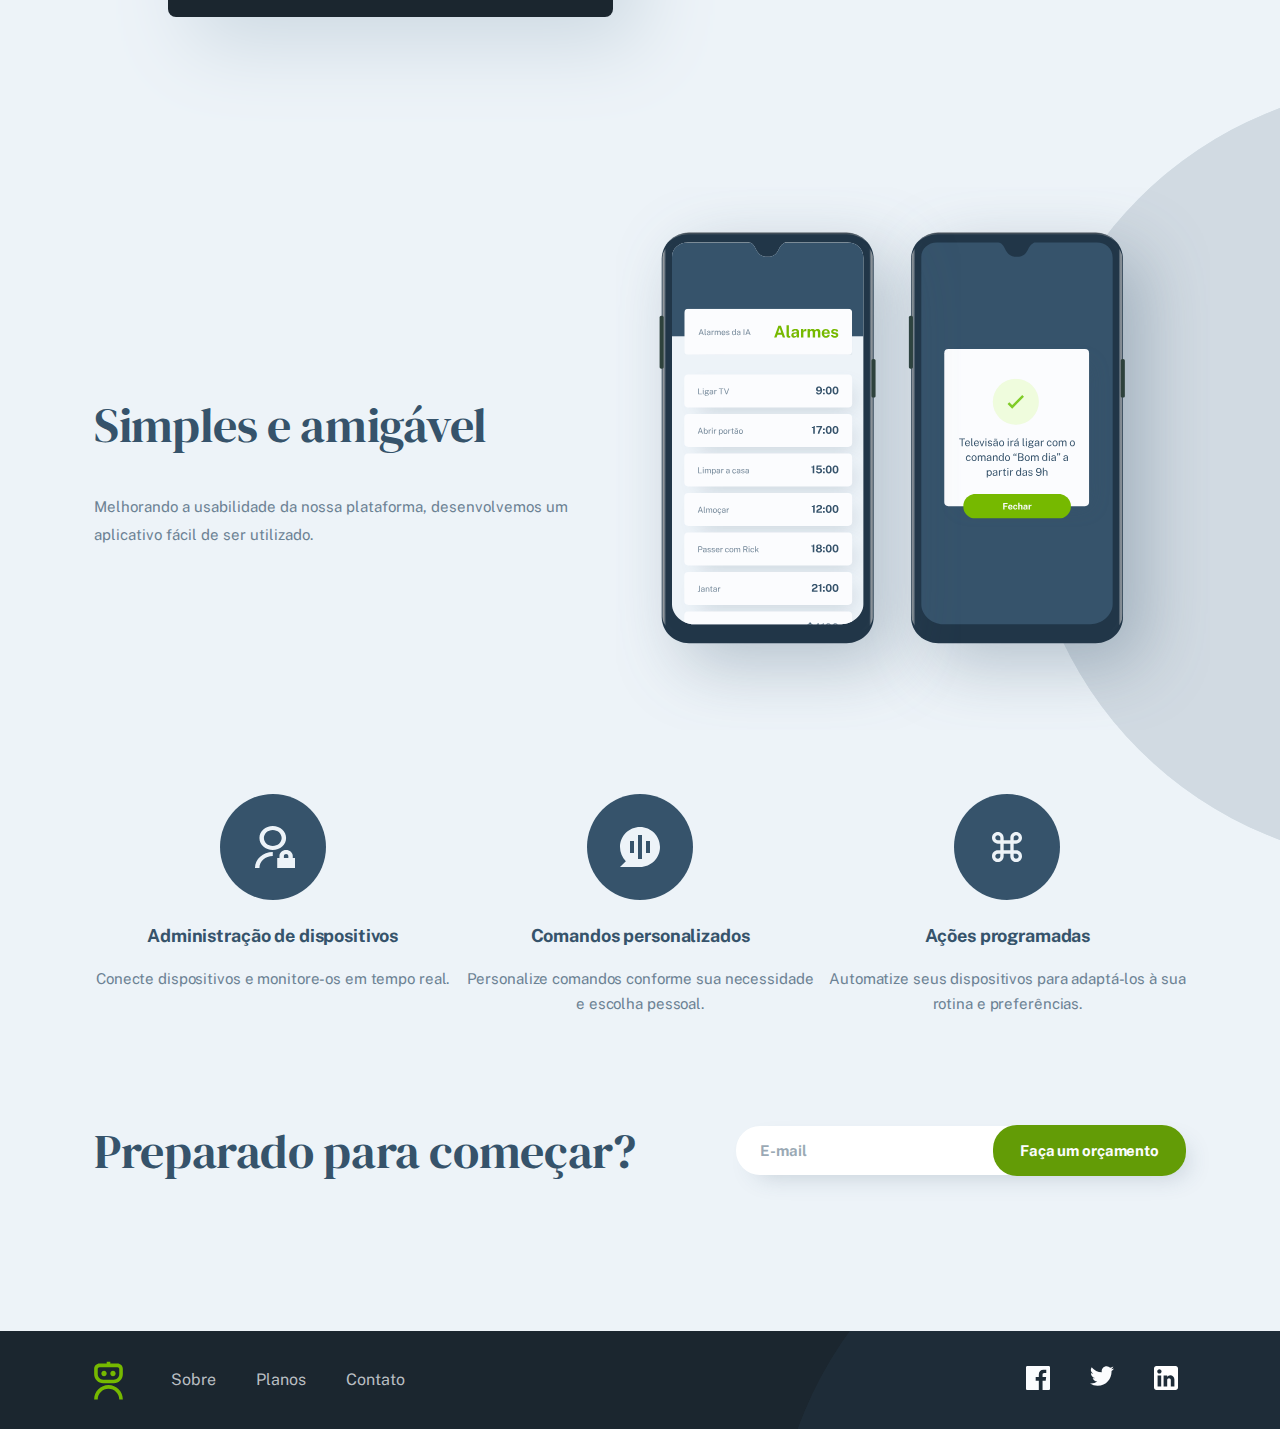
==== commit d010cb78: "fix: gramatical errors" ====
--- a/index.html
+++ b/index.html
@@ -53,7 +53,6 @@
           </li>
         </ul>
       </nav>
-      <!-- Hero section -->
       <section class="homepage-hero container">
         <img
           class="homepage-hero__img"
@@ -75,7 +74,7 @@
               Faça um orçamento
             </button>
             <small class="hero-form__small"
-              >Possui duvidas?
+              >Possui dúvidas?
               <span class="hero-form__span">Entre em contato</span>
             </small>
           </form>
@@ -83,7 +82,6 @@
       </section>
     </header>
     <main class="main">
-      <!-- References section -->
       <section id="references" class="references">
         <div class="container references__wrapper">
           <div class="references-logos">
@@ -163,17 +161,16 @@
           <div class="references-description">
             <h2 class="references-description__heading">Nossos clientes</h2>
             <p class="references-description__copy">
-              A Home Ia já é parte da vida de milhares de clientes, nossa
-              plataforma de administração de dispostivos é completa, possuindo
-              diversas ferramentas que são voltadas a tornar o seu dia a dia
-              mais confortavel e eficaz.
-            </p>
-            <a href="about.html" class="button secondary">Sobre nós</a>
-          </div>
-        </div>
-      </section>
-      <!-- End References section -->
-      <!-- Easy section -->
+              A Home IA já faz parte da vida de milhares de clientes. Nossa
+              plataforma de administração de dispositivos é completa, possuindo
+              diversas ferramentas voltadas para tornar o seu dia a dia mais
+              confortável e eficaz.
+            </p>
+            <a href="about.html" class="button secondary">Sobre nós </a>
+          </div>
+        </div>
+      </section>
+
       <section id="easy" class="easy">
         <div class="container easy__wrapper">
           <div class="easy__img">
@@ -185,14 +182,13 @@
           <div class="easy__description">
             <h2 class="easy__heading">Fácil de usar</h2>
             <p class="easy__copy">
-              Nossa plataforma é fácil de usar, possuindo uma interface amigavel
-              e resposiva. É possivel acessar ela de qualquer dispositivo!
-            </p>
-          </div>
-        </div>
-      </section>
-      <!-- End Easy section -->
-      <!-- Simple section -->
+              Nossa plataforma é fácil de usar, com uma interface amigável e
+              responsiva. É possível acessá-la de qualquer dispositivo!
+            </p>
+          </div>
+        </div>
+      </section>
+
       <section id="simple" class="simple">
         <div class="container simple__wrapper">
           <div class="simple__img">
@@ -202,16 +198,15 @@
             />
           </div>
           <div class="simple__description">
-            <h2 class="simple__heading">Simples e amigavel</h2>
+            <h2 class="simple__heading">Simples e amigável</h2>
             <p class="simple__copy">
-              Melhorando a usabilidade da nossa plataforma, nós desenvolvemos um
-              aplicativo facil de ser utilizado.
-            </p>
-          </div>
-        </div>
-      </section>
-      <!-- End Simple section -->
-      <!-- Benefits section -->
+              Melhorando a usabilidade da nossa plataforma, desenvolvemos um
+              aplicativo fácil de ser utilizado.
+            </p>
+          </div>
+        </div>
+      </section>
+
       <section id="benefits" class="benefits">
         <div class="container benefits__wrapper">
           <div class="benefit-card">
@@ -244,14 +239,13 @@
             />
             <h3 class="benefit-card__heading">Ações programadas</h3>
             <p class="benefit-card__copy">
-              Automatize seus dispositivos para adapta-los a sua rotina e
-              preferencias.
-            </p>
-          </div>
-        </div>
-      </section>
-      <!-- End Benefits section -->
-      <!-- Ready section -->
+              Automatize seus dispositivos para adaptá-los à sua rotina e
+              preferências.
+            </p>
+          </div>
+        </div>
+      </section>
+
       <section id="ready" class="ready">
         <div class="container ready__wrapper">
           <h1 class="ready__heading">Preparado para começar?</h1>
@@ -268,7 +262,6 @@
           </form>
         </div>
       </section>
-      <!-- End Ready section -->
     </main>
     <footer id="footer" class="footer">
       <div class="container footer__wrapper">
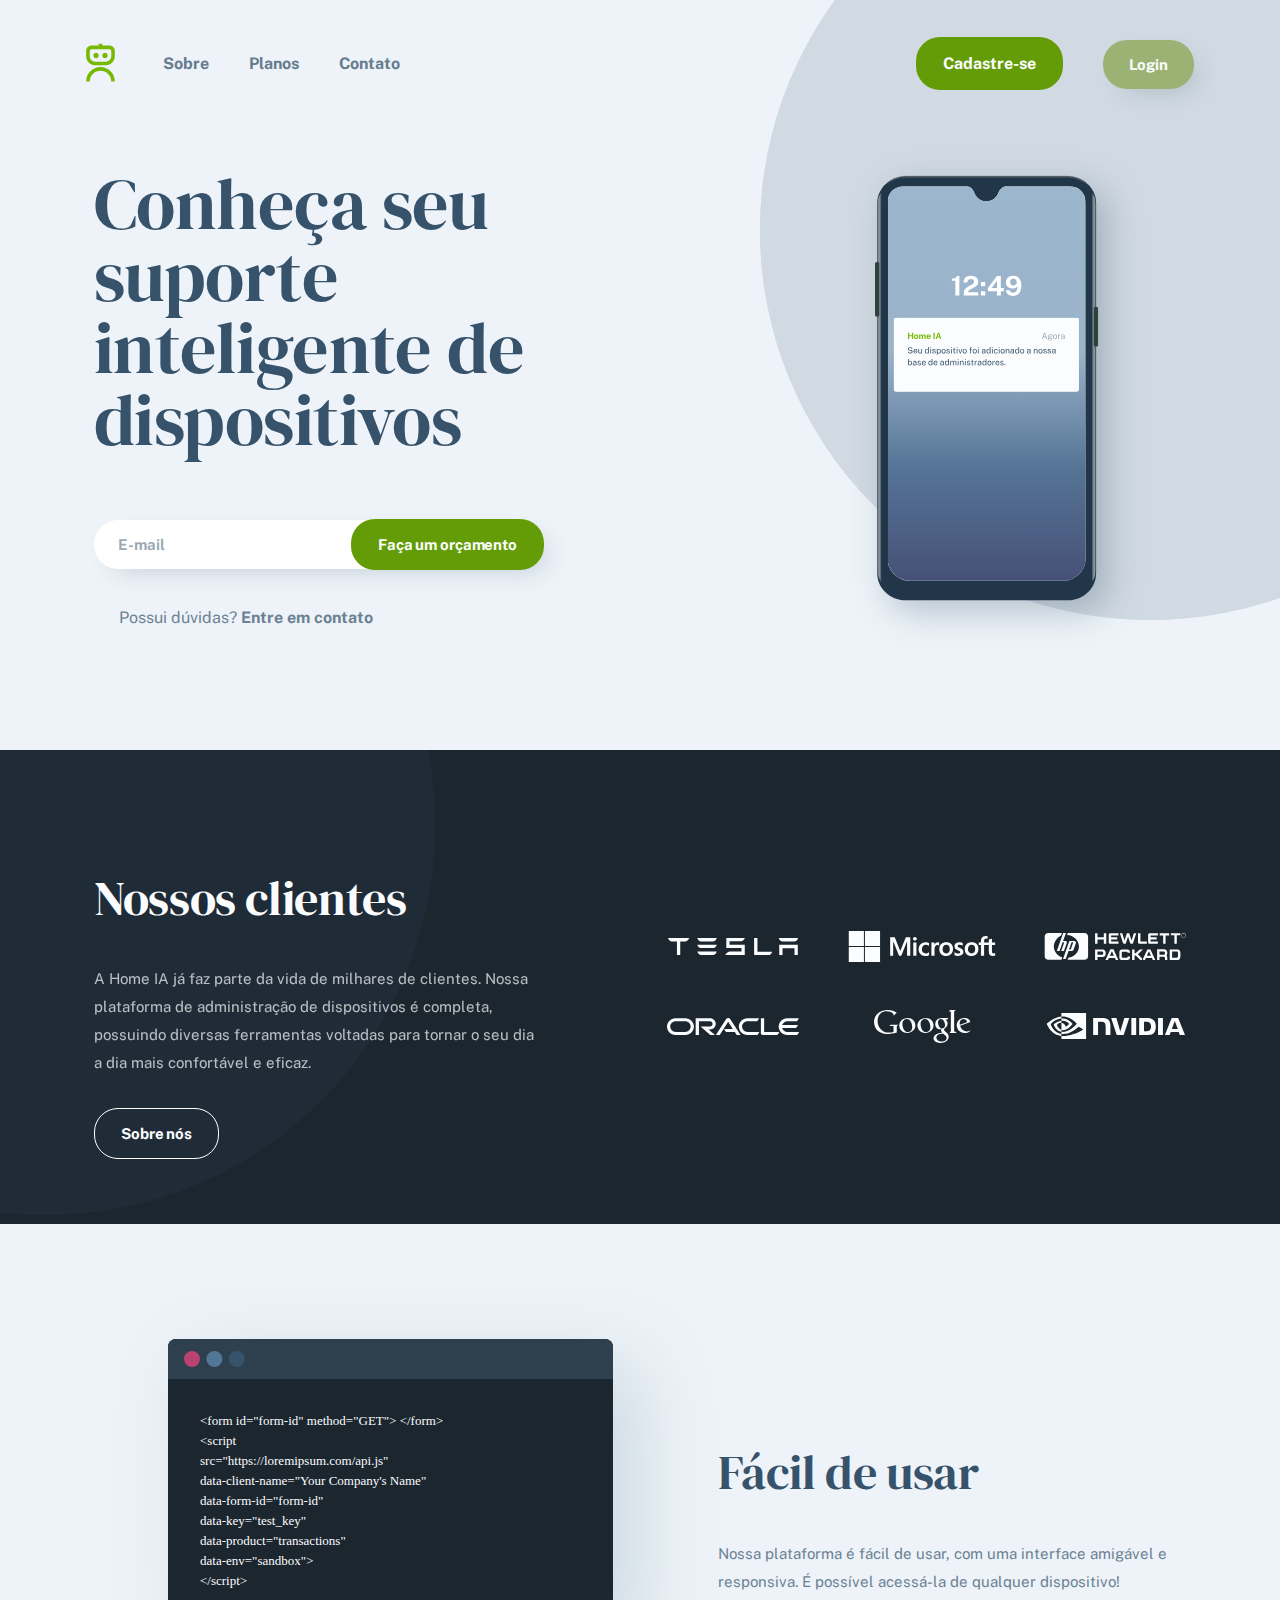
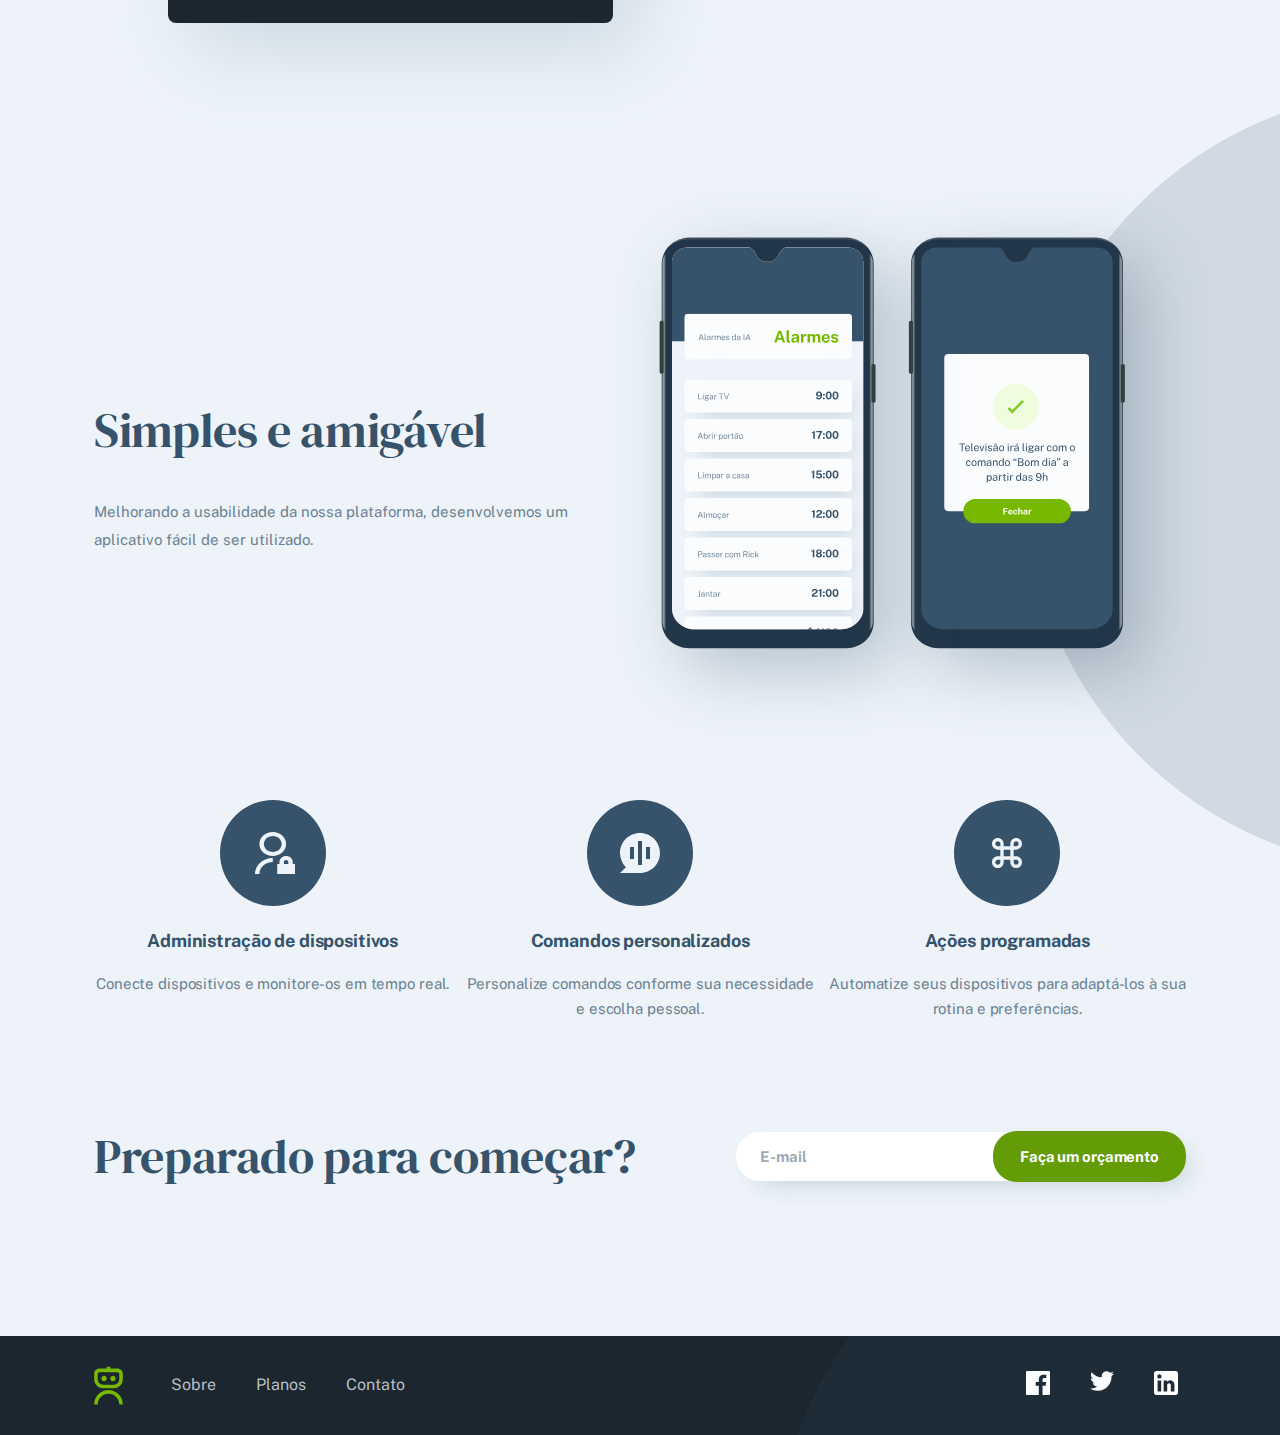
==== commit 955d32d2: "add: admin" ====
--- a/index.html
+++ b/index.html
@@ -52,6 +52,7 @@
             >
           </li>
         </ul>
+        <a id="" href="login.html" class="Loginbtn">Login</a>
       </nav>
       <section class="homepage-hero container">
         <img
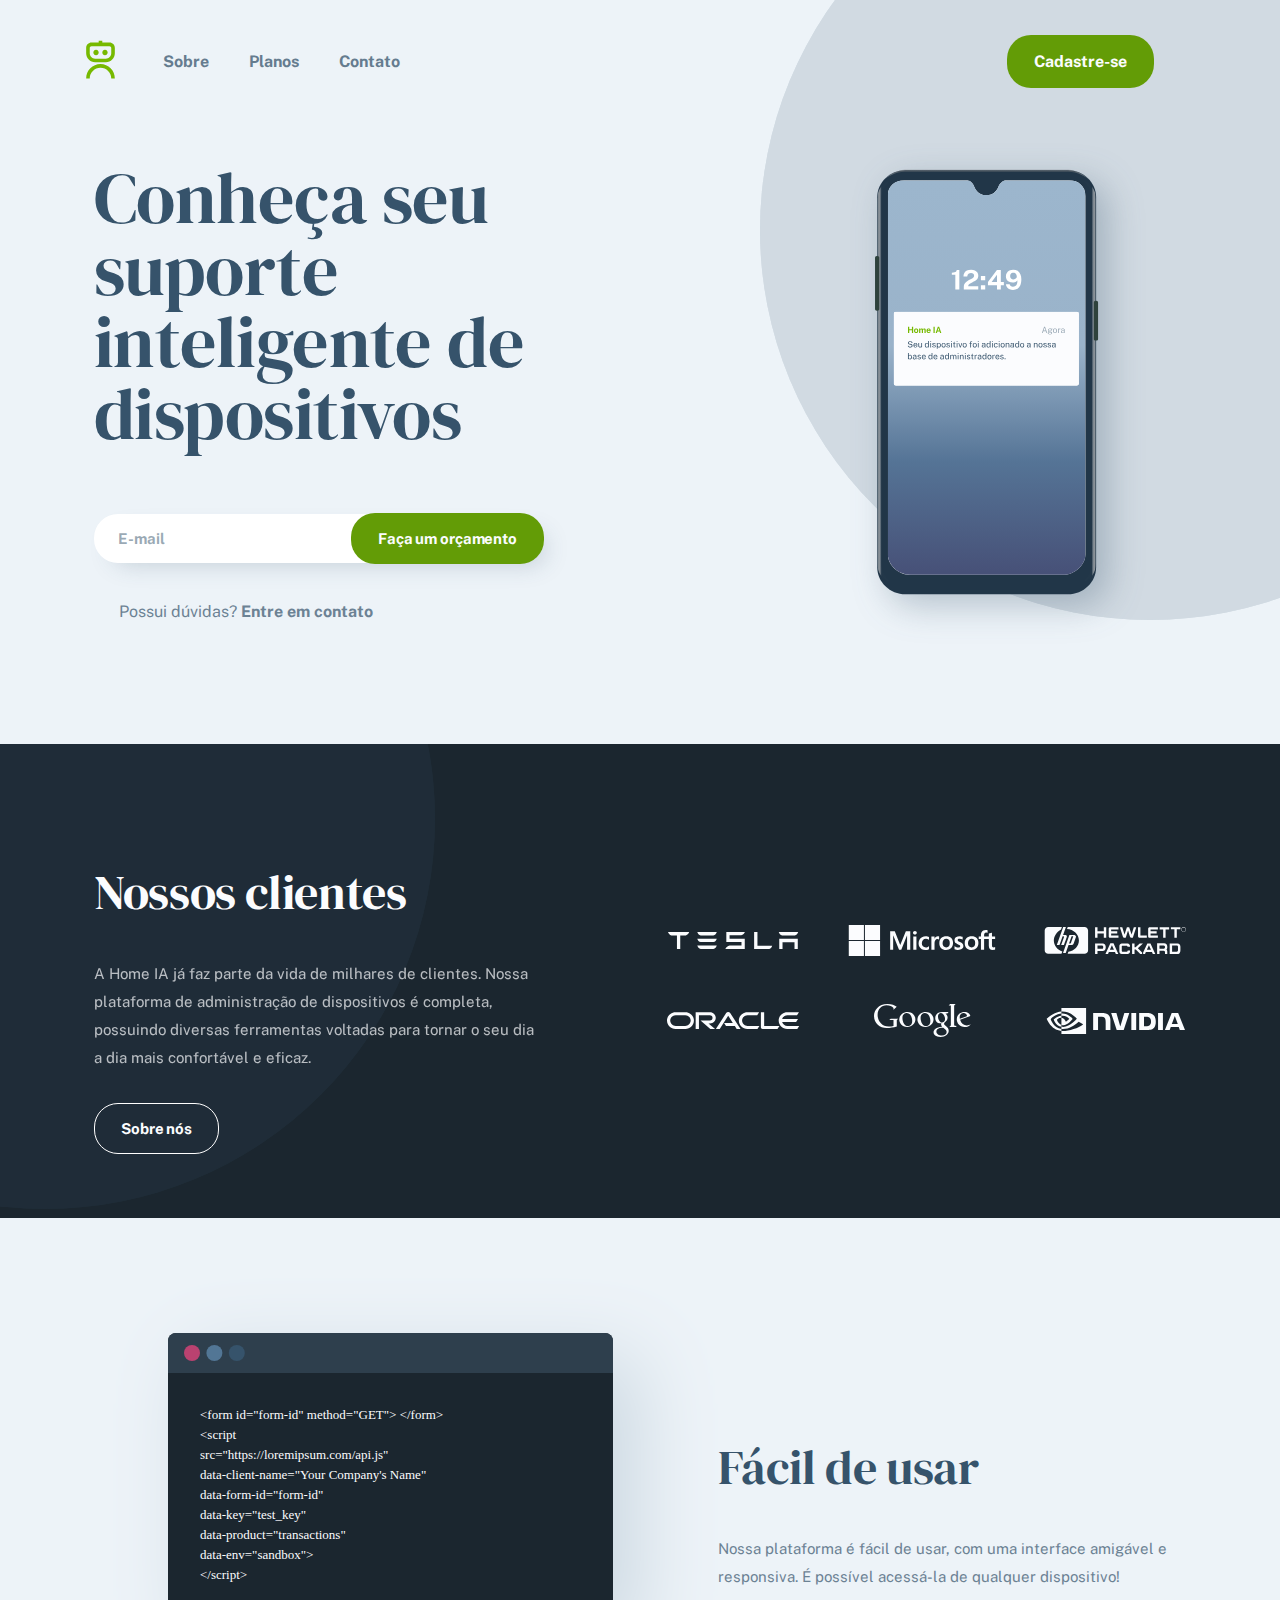
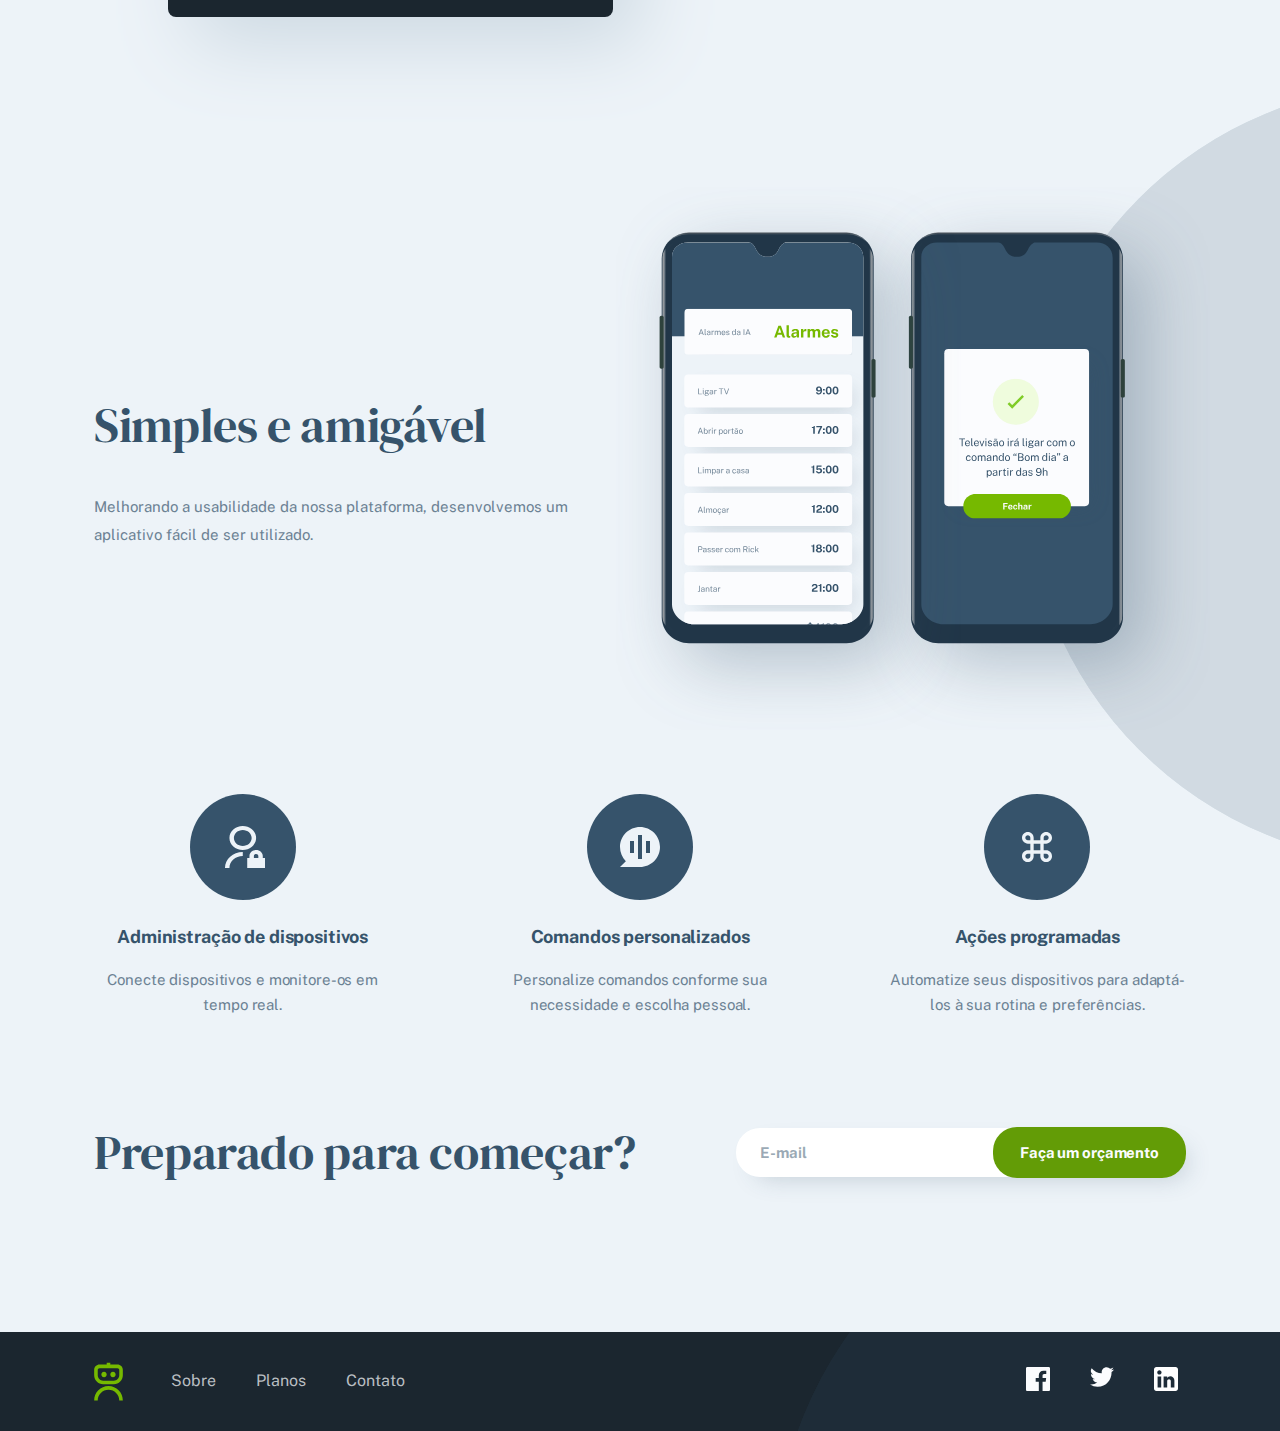
==== commit 30f7071a: "fix: logIn button" ====
--- a/index.html
+++ b/index.html
@@ -52,7 +52,6 @@
             >
           </li>
         </ul>
-        <a id="" href="login.html" class="Loginbtn">Login</a>
       </nav>
       <section class="homepage-hero container">
         <img
--- a/styles/main.css
+++ b/styles/main.css
@@ -14,6 +14,7 @@
 @import url("./components/pricing.css");
 @import url("./components/about.css");
 @import url("./components/contact.css");
+@import url("./components/admin.css");
 
 * {
   box-sizing: border-box;
